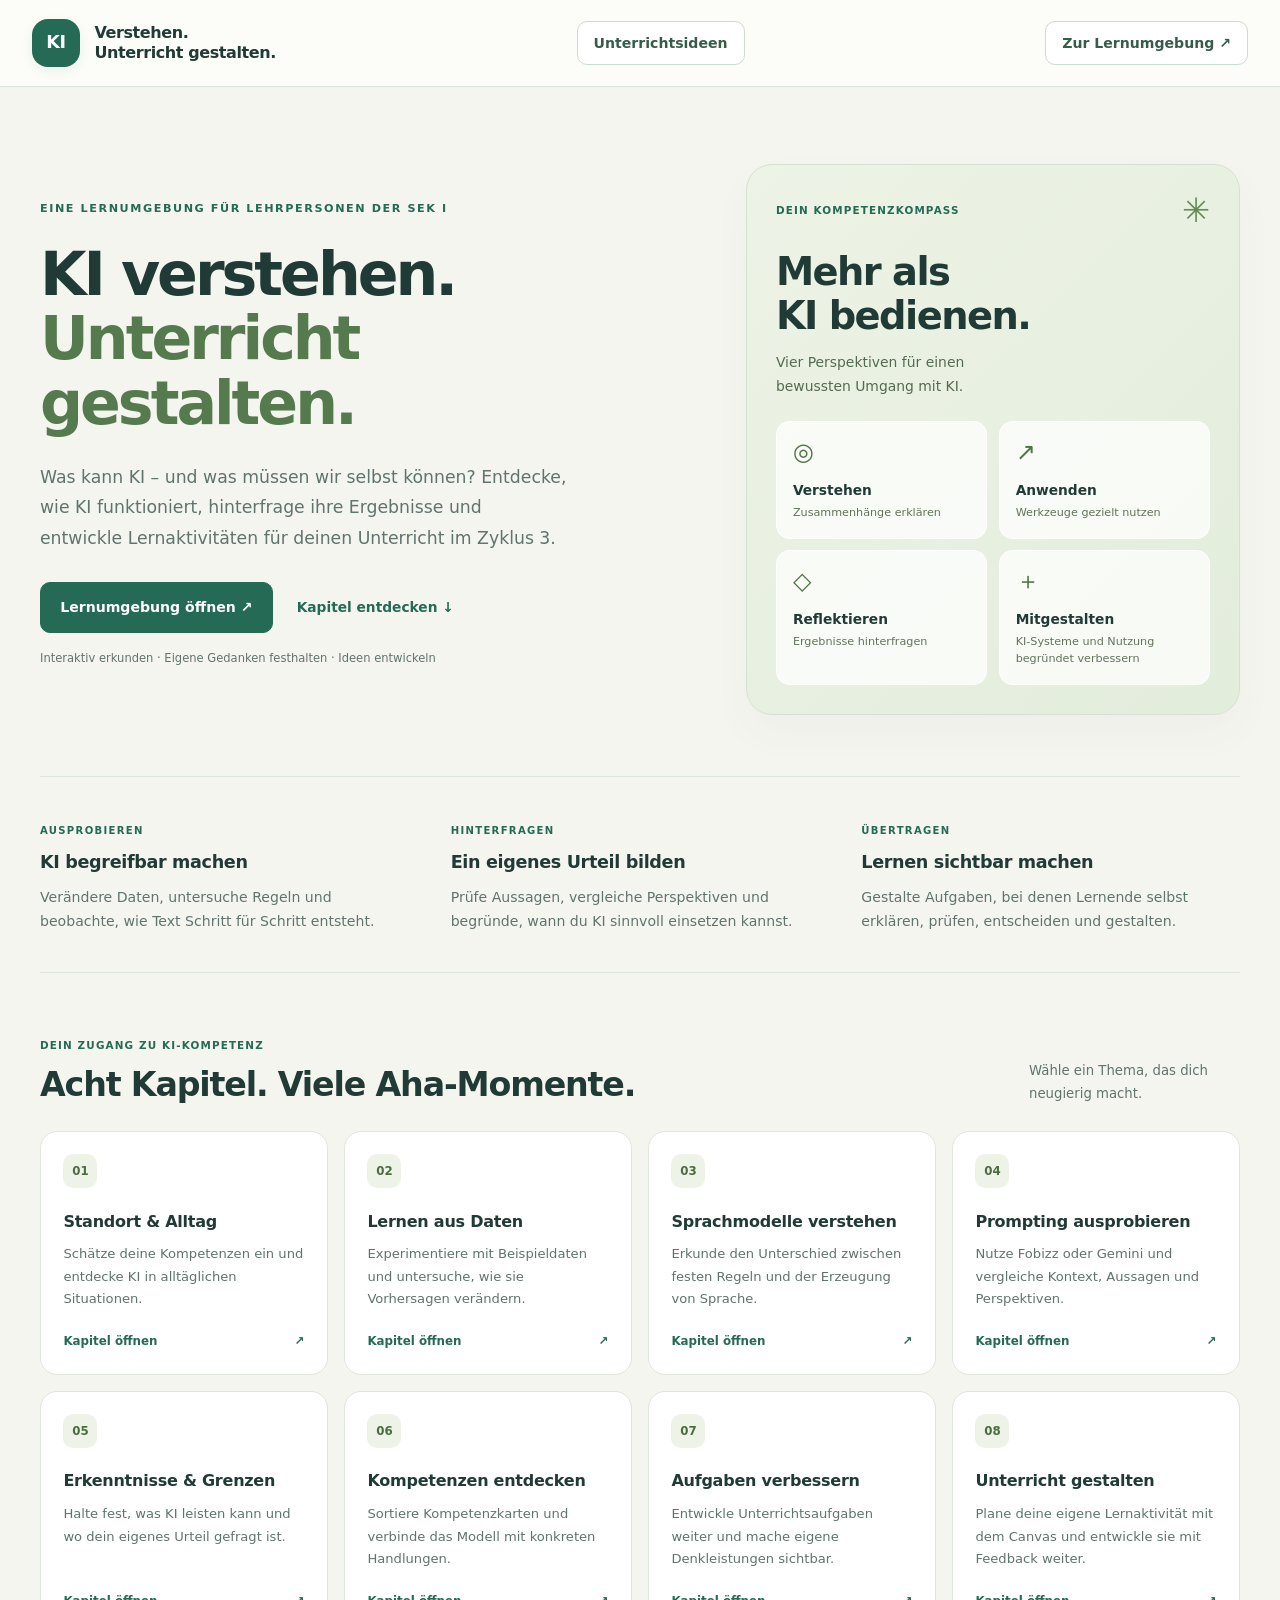
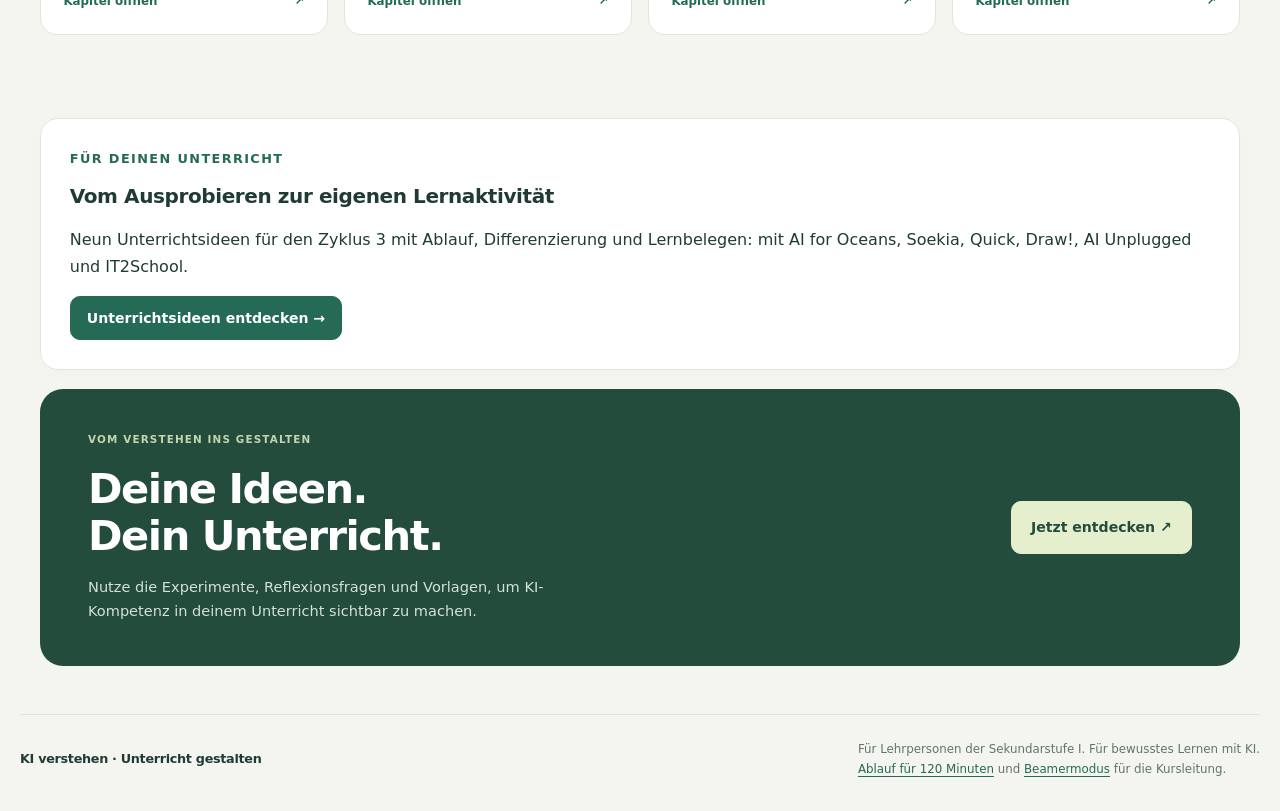
==== index.html @ e452aa8e "Target the whole site at Sek I Five of the nine teaching ideas aimed at another level: four at Zyklu" ====
<!doctype html>
<html lang="de-CH">
<head>
<meta charset="utf-8">
<meta name="viewport" content="width=device-width,initial-scale=1">
<meta name="description" content="KI verstehen und Unterricht gestalten: interaktive Experimente, Reflexion und eigene Lernaktivitäten. Eine Lernumgebung für Lehrpersonen der Sekundarstufe I.">
<title>KI verstehen · Unterricht gestalten</title>
<link rel="stylesheet" href="./styles.css?v=8e46000fdaa8">
<link rel="stylesheet" href="./home.css?v=f1c1a5f0b952">
</head>
<body class="home">
<a class="skip" href="#main">Zum Inhalt</a>
<header>
<a class="brand" href="./" aria-label="KI verstehen · Startseite"><span class="brandmark">KI</span><span>Verstehen.<br>Unterricht gestalten.</span></a>
<a class="button secondary" href="./unterrichtsideen.html">Unterrichtsideen</a>
<a class="button secondary home-header-link" href="./lernen.html">Zur Lernumgebung <span aria-hidden="true">↗</span></a>
</header>
<main id="main" class="home-main" tabindex="-1">
<section class="home-hero" aria-labelledby="home-title">
<div class="home-intro">
<p class="eyebrow">Eine Lernumgebung für Lehrpersonen der Sek I</p>
<h1 id="home-title">KI verstehen.<br><span>Unterricht gestalten.</span></h1>
<p class="home-lead">Was kann KI – und was müssen wir selbst können? Entdecke, wie KI funktioniert, hinterfrage ihre Ergebnisse und entwickle Lernaktivitäten für deinen Unterricht im Zyklus 3.</p>
<div class="actions home-actions">
<a class="button" href="./lernen.html">Lernumgebung öffnen <span aria-hidden="true">↗</span></a>
<a class="home-text-link" href="#kapitel">Kapitel entdecken <span aria-hidden="true">↓</span></a>
</div>
<p class="home-caption">Interaktiv erkunden · Eigene Gedanken festhalten · Ideen entwickeln</p>
</div>
<div class="home-compass" aria-labelledby="compass-title">
<div class="compass-heading"><span class="eyebrow">Dein Kompetenzkompass</span><span class="compass-mark" aria-hidden="true">✳</span></div>
<h2 id="compass-title">Mehr als<br>KI bedienen.</h2>
<p>Vier Perspektiven für einen bewussten Umgang mit KI.</p>
<div class="compass-grid">
<div class="compass-cell"><span class="compass-symbol" aria-hidden="true">◎</span><strong>Verstehen</strong><span>Zusammenhänge erklären</span></div>
<div class="compass-cell"><span class="compass-symbol" aria-hidden="true">↗</span><strong>Anwenden</strong><span>Werkzeuge gezielt nutzen</span></div>
<div class="compass-cell"><span class="compass-symbol" aria-hidden="true">◇</span><strong>Reflektieren</strong><span>Ergebnisse hinterfragen</span></div>
<div class="compass-cell"><span class="compass-symbol" aria-hidden="true">＋</span><strong>Mitgestalten</strong><span>KI-Systeme und Nutzung begründet verbessern</span></div>
</div>
</div>
</section>

<section class="home-benefits" aria-label="Das erwartet dich">
<article><span class="eyebrow">Ausprobieren</span><h2>KI begreifbar machen</h2><p>Verändere Daten, untersuche Regeln und beobachte, wie Text Schritt für Schritt entsteht.</p></article>
<article><span class="eyebrow">Hinterfragen</span><h2>Ein eigenes Urteil bilden</h2><p>Prüfe Aussagen, vergleiche Perspektiven und begründe, wann du KI sinnvoll einsetzen kannst.</p></article>
<article><span class="eyebrow">Übertragen</span><h2>Lernen sichtbar machen</h2><p>Gestalte Aufgaben, bei denen Lernende selbst erklären, prüfen, entscheiden und gestalten.</p></article>
</section>

<section id="kapitel" class="home-chapters" aria-labelledby="chapters-title">
<div class="home-section-heading"><div><p class="eyebrow">Dein Zugang zu KI-Kompetenz</p><h2 id="chapters-title">Acht Kapitel. Viele Aha-Momente.</h2></div><p>Wähle ein Thema, das dich neugierig macht.</p></div>
<div class="home-chapter-grid">
<a class="home-chapter" href="./lernen.html?kapitel=0"><span class="home-chapter-number">01</span><h3>Standort &amp; Alltag</h3><p>Schätze deine Kompetenzen ein und entdecke KI in alltäglichen Situationen.</p><span class="home-chapter-link">Kapitel öffnen <span aria-hidden="true">↗</span></span></a>
<a class="home-chapter" href="./lernen.html?kapitel=1"><span class="home-chapter-number">02</span><h3>Lernen aus Daten</h3><p>Experimentiere mit Beispieldaten und untersuche, wie sie Vorhersagen verändern.</p><span class="home-chapter-link">Kapitel öffnen <span aria-hidden="true">↗</span></span></a>
<a class="home-chapter" href="./lernen.html?kapitel=2"><span class="home-chapter-number">03</span><h3>Sprachmodelle verstehen</h3><p>Erkunde den Unterschied zwischen festen Regeln und der Erzeugung von Sprache.</p><span class="home-chapter-link">Kapitel öffnen <span aria-hidden="true">↗</span></span></a>
<a class="home-chapter" href="./lernen.html?kapitel=3"><span class="home-chapter-number">04</span><h3>Prompting ausprobieren</h3><p>Nutze Fobizz oder Gemini und vergleiche Kontext, Aussagen und Perspektiven.</p><span class="home-chapter-link">Kapitel öffnen <span aria-hidden="true">↗</span></span></a>
<a class="home-chapter" href="./lernen.html?kapitel=4"><span class="home-chapter-number">05</span><h3>Erkenntnisse &amp; Grenzen</h3><p>Halte fest, was KI leisten kann und wo dein eigenes Urteil gefragt ist.</p><span class="home-chapter-link">Kapitel öffnen <span aria-hidden="true">↗</span></span></a>
<a class="home-chapter" href="./lernen.html?kapitel=5"><span class="home-chapter-number">06</span><h3>Kompetenzen entdecken</h3><p>Sortiere Kompetenzkarten und verbinde das Modell mit konkreten Handlungen.</p><span class="home-chapter-link">Kapitel öffnen <span aria-hidden="true">↗</span></span></a>
<a class="home-chapter" href="./lernen.html?kapitel=6"><span class="home-chapter-number">07</span><h3>Aufgaben verbessern</h3><p>Entwickle Unterrichtsaufgaben weiter und mache eigene Denkleistungen sichtbar.</p><span class="home-chapter-link">Kapitel öffnen <span aria-hidden="true">↗</span></span></a>
<a class="home-chapter" href="./lernen.html?kapitel=7"><span class="home-chapter-number">08</span><h3>Unterricht gestalten</h3><p>Plane deine eigene Lernaktivität mit dem Canvas und entwickle sie mit Feedback weiter.</p><span class="home-chapter-link">Kapitel öffnen <span aria-hidden="true">↗</span></span></a>
</div>
</section>

<section class="card"><p class="eyebrow">Für deinen Unterricht</p><h2>Vom Ausprobieren zur eigenen Lernaktivität</h2><p>Neun Unterrichtsideen für den Zyklus 3 mit Ablauf, Differenzierung und Lernbelegen: mit AI for Oceans, Soekia, Quick, Draw!, AI Unplugged und IT2School.</p><a class="button" href="./unterrichtsideen.html">Unterrichtsideen entdecken →</a></section>
<section class="home-closing" aria-labelledby="closing-title">
<div><p class="eyebrow">Vom Verstehen ins Gestalten</p><h2 id="closing-title">Deine Ideen.<br>Dein Unterricht.</h2><p>Nutze die Experimente, Reflexionsfragen und Vorlagen, um KI-Kompetenz in deinem Unterricht sichtbar zu machen.</p></div>
<a class="button" href="./lernen.html">Jetzt entdecken <span aria-hidden="true">↗</span></a>
</section>
</main>
<footer class="home-footer"><a class="brand" href="./">KI verstehen · Unterricht gestalten</a><p>Für Lehrpersonen der Sekundarstufe I. Für bewusstes Lernen mit KI.<br><a href="./ablauf.html">Ablauf für 120 Minuten</a> und <a href="./demo.html">Beamermodus</a> für die Kursleitung.</p></footer>
</body>
</html>
---- styles.css ----
:root{--ink:#172d41;--muted:#536575;--brand:#006d77;--bg:#f3f6f8;--line:#d3dde5;--v:#167239;--a:#075f9c;--r:#955700;--m:#852679}
*{box-sizing:border-box}body{margin:0;background:var(--bg);color:var(--ink);font:17px/1.6 system-ui,-apple-system,Segoe UI,sans-serif}h1,h2,h3,p{margin-top:0}h1{font-size:clamp(2rem,4vw,3.3rem);line-height:1.14;max-width:23ch;font-weight:730;letter-spacing:-.035em;margin-bottom:1rem}h2{font-size:1.45rem;line-height:1.3}h3{font-size:1.08rem}a{color:var(--brand);text-underline-offset:3px}button,input,select,textarea{font:inherit}button,.button{border:1px solid var(--brand);background:var(--brand);color:#fff;padding:.65rem 1rem;border-radius:8px;cursor:pointer;text-decoration:none;display:inline-block;line-height:1.35}button.secondary,.button.secondary{background:white;color:var(--brand)}button:disabled{opacity:.5;cursor:default}button:hover:not(:disabled),.button:hover{filter:brightness(.93)}:focus-visible{outline:3px solid #bd7400;outline-offset:3px}input,select,textarea{border:1px solid #9aabb9;border-radius:7px;background:white;color:var(--ink);padding:.6rem;max-width:100%}input[type=text],textarea{width:100%}input[type=checkbox]{width:1.15rem;height:1.15rem;accent-color:var(--brand)}textarea{min-height:110px;resize:vertical}label{display:block;font-weight:600;margin:.9rem 0 .35rem}small,.small{font-size:.88rem;color:var(--muted)}header{padding:1.1rem 2rem;background:#fff;border-bottom:1px solid var(--line);display:flex;justify-content:space-between;gap:1rem;align-items:center}.brand{display:flex;align-items:center;gap:.8rem;text-decoration:none;font-weight:750;font-size:1rem;line-height:1.25;color:var(--ink)}.brandmark{display:grid;place-items:center;background:var(--ink);color:white;width:46px;height:46px;border-radius:8px;font-size:1.1rem}.shell{display:grid;grid-template-columns:270px minmax(0,1fr);max-width:1500px;margin:auto}aside{padding:1.8rem 1.2rem}nav{display:grid;gap:.45rem;margin:1.2rem 0}nav button{text-align:left;background:transparent;color:var(--ink);border-color:transparent;display:flex;gap:.65rem;align-items:center;font-size:.92rem}nav button[aria-current=step]{background:var(--ink);color:white}.num{font-variant-numeric:tabular-nums;opacity:.8;min-width:1.5rem}main{padding:2.8rem;max-width:1120px;min-width:0}.eyebrow{text-transform:uppercase;letter-spacing:.11em;font-size:.8rem;color:var(--brand);font-weight:750}.lead{font-size:1.12rem;max-width:66ch;color:var(--muted)}.card{background:white;border:1px solid var(--line);border-radius:12px;padding:1.4rem;margin:1.1rem 0}.grid{display:grid;grid-template-columns:repeat(2,minmax(0,1fr));gap:1rem}.grid .card{margin:0}.actions{display:flex;gap:.6rem;flex-wrap:wrap;align-items:center;margin:1rem 0}.utilities{display:grid;gap:.6rem}.utilities button{text-align:left;font-size:.88rem}.note{border-left:4px solid var(--brand);padding:.85rem 1rem;background:#e7f1f3;margin:1rem 0}.tag{display:inline-block;font-size:.82rem;padding:.2rem .55rem;border:1px solid var(--line);border-radius:30px;margin:0 .3rem .3rem 0}progress{width:100%;height:9px;accent-color:var(--brand)}footer{margin-top:2rem;padding-top:1rem;border-top:1px solid var(--line)}table{border-collapse:collapse;width:100%;font-size:.94rem}th,td{text-align:left;padding:.65rem;border-bottom:1px solid var(--line);vertical-align:top}.tablewrap{overflow:auto}details{margin:.8rem 0}summary{cursor:pointer;font-weight:650;padding:.5rem 0}.output{padding:1rem;background:#edf4f8;border-radius:8px;font-size:1.08rem;margin:.7rem 0;min-height:3.5rem;overflow-wrap:anywhere}.meter{display:grid;grid-template-columns:95px minmax(40px,1fr) 52px;align-items:center;gap:.6rem;margin:.5rem 0}.bar{background:#e6edf2;height:14px;border-radius:20px;overflow:hidden}.bar span{display:block;height:100%;background:var(--brand)}.rating{display:grid;grid-template-columns:1fr auto;gap:1rem;align-items:center;padding:.8rem 0;border-bottom:1px solid var(--line)}.check{display:flex;gap:.65rem;align-items:flex-start;font-weight:500}.check input{flex-shrink:0;margin-top:.3rem}.domain{border-top:5px solid var(--v)}.domain.a{border-color:var(--a)}.domain.r{border-color:var(--r)}.domain.m{border-color:var(--m)}.skip{position:absolute;left:-10000px}.skip:focus{left:1rem;top:1rem;background:white;padding:1rem;z-index:10}#paper{display:none}.status{min-height:1.4rem}
@media(max-width:850px){.shell{grid-template-columns:1fr}aside{padding:1rem}nav{display:flex;overflow:auto;padding-bottom:.5rem}nav button{flex:0 0 170px}main{padding:1.2rem}header{padding:1rem}.grid{grid-template-columns:1fr}.utilities{grid-template-columns:1fr 1fr}}
@media(max-width:380px){.utilities{grid-template-columns:1fr}.meter{grid-template-columns:75px minmax(20px,1fr) 45px}}
@page{size:A4;margin:15mm}
@media print{body{background:white;font-size:11pt;color:#111}#app,.skip,noscript{display:none!important}#paper{display:block!important}.sheet{break-after:page}.sheet:last-child{break-after:auto}h1{font-size:24pt;max-width:none;letter-spacing:normal}h2{font-size:18pt}h3{font-size:12pt}.printcards{display:grid;grid-template-columns:1fr 1fr;gap:6mm}.cut{border:1px dashed #777;padding:5mm;break-inside:avoid;min-height:48mm}.lines{min-height:17mm;border-bottom:1px solid #999;margin-bottom:4mm;white-space:pre-wrap;overflow-wrap:anywhere}.lines.large{min-height:30mm}.printfield{break-inside:avoid}table{font-size:9pt}th,td{padding:2mm}.note{background:none}a{color:inherit}}

/* Learning surface: compact orientation, readable experiments, focused mobile navigation. */
[hidden]{display:none!important}
.mobile-chapters{display:none}
.resource-menu{border-top:1px solid var(--line);padding-top:.7rem}
.resource-menu summary{font-size:.9rem}
.resource-menu .utilities{margin:.8rem 0}
.learning-goal{display:grid;gap:.2rem;border-left:3px solid var(--brand);padding:.6rem 1rem;margin:1.2rem 0 1.5rem}
.learning-goal span{font-size:.82rem;color:var(--brand);font-weight:650}
.learning-goal strong{font-size:1rem;font-weight:600}
.chapter-outline{font-size:.92rem;margin:.5rem 0}
.chapter-outline summary{color:var(--muted)}
.chapter-outline ol{columns:2;column-gap:2rem;padding-left:1.3rem}
.chapter-outline li{break-inside:avoid;margin:.4rem 0}
.prompt-text{background:#f0f5f7;border-left:3px solid var(--brand);padding:1rem;user-select:text}
.canvas-review{margin-top:1rem;padding:1rem;border:1px solid var(--line);border-radius:8px;background:#f4f8fa}
.quiz fieldset{border:0;padding:0;margin:0 0 1rem;min-width:0}
.quiz legend{font-weight:650;margin-bottom:.6rem}
.quiz input[type=radio]{width:1.15rem;height:1.15rem;accent-color:var(--brand);flex-shrink:0}
.quiz .check{border:1px solid var(--line);border-radius:8px;padding:.8rem;font-weight:400}
.quiz .check:has(input:checked){border-color:var(--brand);background:#eef7f7}
#fruitChart svg{display:block;width:100%;max-width:780px;height:auto;margin:auto}
#fruitChart svg text{font-family:system-ui,sans-serif;fill:var(--ink)}
h2,[tabindex="-1"]{scroll-margin-top:1.5rem}
textarea{min-height:100px;line-height:1.55}
.status:empty{min-height:0;margin:.4rem 0}
@media(min-width:851px){aside{position:sticky;top:0;align-self:start;max-height:100vh;overflow:auto}.card{padding:1.6rem}main{padding-top:2.1rem}}
@media(max-width:850px){.mobile-chapters{display:block}.mobile-chapters label{font-size:.85rem;margin-top:.5rem}.mobile-chapters select{width:100%}nav{display:none}aside{padding:.8rem 1.2rem;border-bottom:1px solid var(--line);background:white}aside>.eyebrow{display:none}#progressText{margin:0;font-size:.82rem}.resource-menu{margin:.6rem 0 0;padding:0;border:0}.resource-menu summary{font-size:.85rem}main{padding-top:1.5rem}.chapter-outline ol{columns:1}.rating{gap:.6rem}.card{padding:1.1rem}button,.button{min-height:44px}h1{font-size:2rem}.learning-goal{margin:1rem 0}}
@media print{.sheet h1{margin-bottom:6mm}.sheet h2,.sheet h3{break-after:avoid}.sheet tr{break-inside:avoid}.sheet thead{display:table-header-group}.printfield .lines{orphans:3;widows:3}.sheet{overflow:visible}a{text-decoration:none}}

/* Calm, responsive learning workspace. Print templates retain their A4 layout. */
@media screen {
 :root{--ink:#203b36;--muted:#61736d;--brand:#246a55;--bg:#f5f5f0;--line:#dce5dd}
 body{font-size:16px;line-height:1.7;background:var(--bg)}
 header{padding:1.2rem max(2rem,calc((100vw - 1440px)/2));background:#fcfdf9;border-bottom:1px solid var(--line)}
 .brand{font-size:1rem;letter-spacing:-.025em;gap:.9rem}
 .brandmark{width:48px;height:48px;border-radius:16px;background:var(--brand);box-shadow:0 4px 12px #244c3715}
 
 .shell{max-width:1440px;grid-template-columns:268px minmax(0,1fr)}
 aside{padding:2rem 1.3rem 2rem 1.7rem}
 aside>.eyebrow{font-size:.67rem;letter-spacing:.16em;margin-bottom:.65rem}
 #progressText{font-size:.78rem;margin-bottom:.3rem}
 progress{height:6px;border:0;border-radius:6px;overflow:hidden;background:#e0e7df}
 progress::-webkit-progress-bar{background:#e0e7df}
 progress::-webkit-progress-value{background:var(--brand);border-radius:6px}
 progress::-moz-progress-bar{background:var(--brand)}
 nav{gap:.3rem;margin:1.6rem 0}
 nav button{padding:.8rem .7rem;font-size:.85rem;border-radius:12px;line-height:1.45;font-weight:550}
 nav button[aria-current=step]{background:#e3ece2;color:#204f3d;border-color:#d0ddce}
 nav button:hover:not(:disabled){background:#e9eee6;filter:none}
 .num{display:grid;place-items:center;min-width:27px;height:27px;border-radius:8px;background:#fff8;font-size:.73rem;font-weight:700;opacity:1}
 nav button[aria-current=step] .num{background:var(--brand);color:white}
 .resource-menu{margin-top:1.5rem}
 .resource-menu summary{font-size:.8rem}
 .resource-menu p.small{font-size:.73rem;line-height:1.65}
 .utilities button{font-size:.77rem}
 main{padding:2rem 2.5rem 4rem;max-width:none}
 .chapter-hero{position:relative;overflow:hidden;border:1px solid #dbe5d8;border-radius:24px;padding:2.5rem 2.6rem 2.2rem;margin-bottom:1.6rem;background:linear-gradient(115deg,#e7efe1 0%,#f0f3e8 68%,#e2ead9 100%)}
 .chapter-hero::after{content:"";position:absolute;right:-65px;top:-85px;width:250px;height:250px;border:36px solid #fff5;border-radius:50%;pointer-events:none}
 .chapter-hero .eyebrow{position:relative;z-index:1;font-size:.67rem;letter-spacing:.16em;margin-bottom:1.2rem;color:#3c6850}
 h1{position:relative;z-index:1;font-size:clamp(2.2rem,3.6vw,3.25rem);font-weight:720;letter-spacing:-.045em;line-height:1.12;max-width:20ch;margin-bottom:1.5rem;text-wrap:balance}
 h2{font-size:1.25rem;font-weight:680;letter-spacing:-.02em;line-height:1.4;margin-bottom:1rem}
 h3{font-size:1rem;letter-spacing:-.01em}
 .learning-goal{position:relative;z-index:1;padding:0;margin:0;border:0;max-width:57ch;gap:.3rem}
 .learning-goal span{font-size:.72rem;color:#57705a}
 .learning-goal strong{font-size:.96rem;font-weight:500;line-height:1.55;color:#304d3c}
 .lead{font-size:1.05rem;line-height:1.7;max-width:68ch;margin:1.4rem .15rem 1.6rem}
 .card{padding:1.8rem;border:1px solid #e0e6dd;border-radius:18px;margin:1.2rem 0;background:#fff;box-shadow:0 4px 20px #26493204}
 .grid{gap:1.2rem;margin:1.2rem 0}
 .grid .card{min-width:0}
 .card>p:last-child{margin-bottom:0}
 label{font-size:.88rem;font-weight:600;margin:1.1rem 0 .45rem}
 input,select,textarea{border:1px solid #cdd9ce;background:#fcfdfb;border-radius:10px;padding:.7rem .85rem;transition:border-color .15s,box-shadow .15s}
 textarea{min-height:110px;font-size:.94rem}
 input:focus,select:focus,textarea:focus{border-color:var(--brand);box-shadow:0 0 0 3px #246a5510}
 input[type=radio],input[type=checkbox]{accent-color:var(--brand)}
 button,.button{border-radius:10px;padding:.72rem 1rem;font-size:.88rem;font-weight:600;min-height:44px;transition:background .15s,border-color .15s}
 button.secondary,.button.secondary{background:#fff;border-color:#cddbd0;color:#365d49}
 button:hover:not(:disabled),.button:hover{filter:none;background:#194e3e;color:white}
 button.secondary:hover:not(:disabled),.button.secondary:hover{background:#edf3eb;color:#204f3d}
 :focus-visible{outline:3px solid #b77d26;outline-offset:4px}
 .actions{gap:.65rem}
 .rating{gap:1.4rem;padding:1rem 0;font-size:.94rem;line-height:1.65}
 .rating strong{display:inline-block;color:var(--brand);font-size:.83rem;margin-bottom:.2rem}
 .rating label{font-size:.73rem;margin-top:0}
 .rating select{min-width:68px}
 .rating:last-of-type{border-bottom:0}
 .small{font-size:.82rem;line-height:1.65}
 .note{border:1px solid #d4e2d1;border-left:3px solid #769a66;border-radius:12px;padding:1.1rem 1.3rem;background:#edf3e7;color:#35503b;font-size:.93rem;margin:1.25rem 0}
 .tag{background:#edf3e7;border:0;color:#456443;font-size:.71rem;font-weight:650;padding:.35rem .65rem}
 .output{background:#eff4ed;border:1px solid #dce6d7;border-radius:12px;padding:1.1rem;font-size:1rem}
 .prompt-text{background:#f4f6ef;border-color:#9fb18a;border-radius:0 10px 10px 0}
 .case{background:#fbfcf9;border-color:#dfe7dc}
 .case-text{font-size:1.02rem;font-weight:500;margin-bottom:.2rem;min-height:3.2em}
 .case label{margin-top:.6rem}
 .resolution{margin:1rem 0 0;padding:.9rem 1rem;background:#eff5ea;border-radius:10px;font-size:.9rem;line-height:1.6}
 .resolution strong{color:#2c5940}
 blockquote{margin:1.2rem 0 0;padding:1.1rem 1.3rem;border-left:3px solid #769a66;background:#f4f7ef;border-radius:0 12px 12px 0}
 blockquote p:first-child{font-size:1.05rem;line-height:1.55;font-weight:500;margin-bottom:.5rem}
 blockquote p:last-child{margin-bottom:0}
 .canvas-review{padding:1.3rem;border-radius:12px;background:#f5f7f1}
 details{margin:1rem 0}
 summary{font-size:.9rem;padding:.6rem 0;color:#3d6652}
 details[open]>summary{margin-bottom:.5rem}
 .chapter-outline{padding:.3rem 1.2rem;background:#fff8;border:1px solid var(--line);border-radius:12px;margin:0 0 1.4rem}
 .chapter-outline summary{font-size:.8rem}
 .chapter-outline ol{font-size:.86rem}
 th{font-size:.8rem;color:#496353;background:#f6f8f2;font-weight:650}
 th,td{padding:.8rem .65rem}
 .domain{border-top:4px solid var(--v)}
 .domain.a{border-top-color:var(--a)}
 .domain.r{border-top-color:var(--r)}
 .domain.m{border-top-color:var(--m)}
 .quiz .check{padding:1rem;border-radius:12px;font-size:.92rem;line-height:1.55}
 .quiz .check:has(input:checked){background:#eff5ea;border-color:#7d9e70}
 footer{display:flex;justify-content:space-between;align-items:center;gap:1rem;margin-top:2rem;padding-top:1.5rem}
 footer .check{font-size:.82rem;margin:0}
 footer .actions{flex-shrink:0;margin:0}
}
@media screen and (max-width:1100px) and (min-width:851px){
 .shell{grid-template-columns:235px minmax(0,1fr)}
 aside{padding-left:1rem}
 main{padding:1.5rem}
 .chapter-hero{padding:2rem}
 .grid{grid-template-columns:1fr}
 footer{flex-wrap:wrap}
}
@media screen and (max-width:850px){
 header{padding:1rem 1.2rem}
 .shell{grid-template-columns:1fr}
 aside{padding:.85rem 1.2rem;background:#fcfdf9}
 #progressText{font-size:.73rem}
 .mobile-chapters label{font-size:.73rem;margin-top:.5rem}
 .mobile-chapters select{padding:.6rem .8rem}
 .resource-menu{margin:.4rem 0 0}
 .resource-menu summary{font-size:.76rem;padding:.3rem 0}
 main{padding:1.2rem 1rem 2.5rem}
 .chapter-hero{padding:1.8rem 1.4rem;border-radius:18px;margin-bottom:1.2rem}
 h1{font-size:clamp(2rem,6.5vw,2.75rem)}
 .chapter-hero::after{width:190px;height:190px;right:-100px;top:-85px}
 .chapter-hero .eyebrow{font-size:.6rem;margin-bottom:1rem}
 .learning-goal strong{font-size:.9rem}
 .lead{font-size:.96rem;margin:1.2rem .1rem}
 .grid{grid-template-columns:1fr}
 .card{padding:1.3rem;border-radius:15px}
 h2{font-size:1.15rem}
 .rating{font-size:.88rem;gap:.75rem}
 .rating select{min-width:60px}
 footer{align-items:flex-start;flex-direction:column}
 footer .actions{width:100%;justify-content:space-between}
 
}
@media screen and (max-width:380px){
 
 .card{padding:1.1rem}
 .chapter-hero{padding:1.5rem 1.15rem}
}
@media (prefers-reduced-motion:reduce){*{transition:none!important;scroll-behavior:auto!important}}


/* Keep controls and personal text usable at narrow widths and high zoom. */
@media screen {
 header .brand{min-width:0}
 .brandmark{flex-shrink:0}
 .card,.note,.rating>div,.home-chapter{min-width:0;overflow-wrap:anywhere}
 .chapter-hero h1{overflow-wrap:anywhere;hyphens:auto}
 input,select,textarea{min-width:0}
 #saveStatus{margin:0 0 1rem}
}
@media screen and (max-width:480px){
 header{padding:1rem;gap:.65rem}
 header .brand{font-size:.78rem;gap:.55rem}
 header .brandmark{width:38px;height:38px;font-size:.95rem}
 header>.button{font-size:.75rem;padding:.65rem .75rem;flex-shrink:0}
 .rating{grid-template-columns:minmax(0,1fr) auto}
}
@media screen and (max-width:850px){input,select,textarea{font-size:1rem}}
@media print{
 body{line-height:1.45}
 .printfield{break-inside:auto}
 .printfield>strong{display:block;break-after:avoid}
 .sheet{overflow-wrap:anywhere}
}
---- home.css ----
/* Homepage: an open entry to the learning environment. */
.home .home-main{max-width:1320px;margin:auto;padding:3.8rem 2.5rem 3rem}
.home-hero{display:grid;grid-template-columns:minmax(0,1.3fr) minmax(0,1fr);align-items:center;gap:4rem;padding:1rem 0 3.8rem}
.home-intro>.eyebrow{font-size:.7rem;letter-spacing:.14em;margin-bottom:1.5rem}
.home h1{font-size:clamp(2.7rem,4.7vw,4.5rem);max-width:13ch;line-height:1.07;letter-spacing:-.05em;margin-bottom:1.7rem}
.home h1 span{color:#557a4e}
.home-lead{font-size:1.08rem;color:var(--muted);max-width:48ch;line-height:1.75}
.home-actions{gap:1.5rem;margin:1.8rem 0 1rem}
.home-actions .button{padding:.95rem 1.2rem}
.home-text-link{font-size:.86rem;font-weight:600;text-decoration:none}
.home-text-link:hover{text-decoration:underline}
.home-caption{font-size:.72rem;color:var(--muted);line-height:1.7}
.home-compass{border:1px solid #d5e1d0;background:linear-gradient(135deg,#edf3e6,#e3eddc);border-radius:26px;padding:1.8rem;box-shadow:0 18px 40px #34523809}
.compass-heading{display:flex;justify-content:space-between;align-items:center;gap:1rem;margin-bottom:1.4rem}
.compass-heading .eyebrow{font-size:.65rem;letter-spacing:.11em}
.compass-mark{font-size:2.1rem;color:#658c51;line-height:1}
.home-compass h2{font-size:2.4rem;letter-spacing:-.04em;line-height:1.15;margin-bottom:.8rem}
.home-compass>p{font-size:.87rem;color:#536a4e;max-width:30ch}
.compass-grid{display:grid;grid-template-columns:1fr 1fr;gap:.7rem;margin-top:1.4rem}
.compass-cell{padding:1rem;background:#ffffffb8;border:1px solid #ffffffc9;border-radius:14px;display:flex;flex-direction:column;gap:.2rem;min-width:0}
.compass-cell strong{font-size:.86rem}
.compass-cell>span:last-child{font-size:.7rem;color:#62735a;line-height:1.5}
.compass-symbol{font-size:1.5rem;line-height:1.2;color:#4f7543;margin-bottom:.55rem}
.home-benefits{display:grid;grid-template-columns:repeat(3,minmax(0,1fr));gap:2rem;border-top:1px solid var(--line);border-bottom:1px solid var(--line);padding:2.4rem 0}
.home-benefits article{padding-right:1rem}
.home-benefits .eyebrow{font-size:.63rem;letter-spacing:.13em}
.home-benefits h2{font-size:1.1rem;margin:.5rem 0 .7rem}
.home-benefits p{font-size:.88rem;color:var(--muted);margin:0;line-height:1.7}
.home-chapters{padding:4rem 0;scroll-margin-top:1rem}
.home-section-heading{display:flex;align-items:flex-end;justify-content:space-between;gap:2rem;margin-bottom:1.6rem}
.home-section-heading .eyebrow{font-size:.65rem;margin-bottom:.65rem}
.home-section-heading h2{font-size:clamp(1.7rem,2.6vw,2.3rem);letter-spacing:-.035em;margin:0;line-height:1.2}
.home-section-heading>p{font-size:.83rem;color:var(--muted);max-width:25ch;margin:0}
.home-chapter-grid{display:grid;grid-template-columns:repeat(4,minmax(0,1fr));gap:1rem}
.home-chapter{display:flex;flex-direction:column;align-items:flex-start;min-width:0;text-decoration:none;color:var(--ink);border:1px solid #dfe6da;background:#fff;border-radius:17px;padding:1.4rem;transition:border-color .18s,box-shadow .18s,transform .18s}
.home-chapter:hover{border-color:#92af81;box-shadow:0 8px 22px #3452380c;transform:translateY(-3px)}
.home-chapter-number{display:grid;place-items:center;width:34px;height:34px;border-radius:10px;background:#edf3e7;color:#4d6c42;font-size:.74rem;font-weight:700;margin-bottom:1.4rem}
.home-chapter h3{font-size:1rem;line-height:1.4;letter-spacing:-.015em;margin-bottom:.65rem}
.home-chapter p{font-size:.82rem;line-height:1.7;color:var(--muted);margin:0 0 1.3rem}
.home-chapter-link{display:flex;justify-content:space-between;gap:1rem;width:100%;margin-top:auto;color:var(--brand);font-size:.74rem;font-weight:650}
.home-closing{display:flex;justify-content:space-between;align-items:center;gap:2rem;background:#234c3d;color:#fff;border-radius:23px;padding:2.6rem 3rem}
.home-closing .eyebrow{color:#c2d6ad;font-size:.65rem;margin-bottom:1rem}
.home-closing h2{font-size:2.6rem;line-height:1.13;letter-spacing:-.035em;margin-bottom:1rem}
.home-closing p:last-child{font-size:.91rem;color:#d4e1d5;max-width:51ch;margin:0}
.home-closing .button{flex-shrink:0;color:#234c3d;background:#e5efcd;border-color:#e5efcd;padding:1rem 1.2rem}
.home-closing .button:hover{background:#f2f7e7;color:#234c3d}
.home .home-footer{max-width:1240px;margin:0 auto;padding:1.5rem 0 2rem;display:flex;justify-content:space-between;align-items:center;gap:1.5rem;border-top:1px solid var(--line)}
.home-footer .brand{font-size:.8rem}
.home-footer p{font-size:.74rem;color:var(--muted);margin:0}
@media(max-width:1100px){
 .home .home-main{padding:2.5rem 2rem}
 .home-hero{gap:2rem}
 .home-chapter-grid{grid-template-columns:repeat(2,minmax(0,1fr))}
 .home .home-footer{margin:0 2rem}
}
@media(max-width:750px){
 .home .home-main{padding:2rem 1.2rem}
 .home-hero{grid-template-columns:1fr;gap:1.8rem;padding:0 0 2.5rem}
 .home h1{font-size:clamp(2.6rem,8vw,3.8rem)}
 .home-intro>.eyebrow{font-size:.62rem;margin-bottom:1.2rem}
 .home-lead{font-size:1rem}
 .home-compass{padding:1.5rem;border-radius:21px}
 .home-compass h2{font-size:2rem}
 .home-benefits{grid-template-columns:1fr;gap:1.5rem;padding:2rem 0}
 .home-benefits article{padding:0}
 .home-benefits h2{margin-top:.3rem}
 .home-chapters{padding:2.5rem 0}
 .home-section-heading{align-items:flex-start;flex-direction:column;gap:.7rem}
 .home-section-heading>p{max-width:none}
 .home-chapter{padding:1.2rem}
 .home-closing{align-items:flex-start;flex-direction:column;padding:2rem 1.5rem}
 .home-closing h2{font-size:2.2rem}
 .home .home-footer{margin:0 1.2rem;align-items:flex-start;flex-direction:column;gap:.6rem}
 .home-header-link{font-size:.74rem;padding:.65rem .8rem}
}
@media(max-width:480px){
 .home-chapter-grid{grid-template-columns:1fr}
 .home-chapter-number{margin-bottom:.8rem}
 .home-chapter p{margin-bottom:1rem}
 .home-actions{gap:1rem}
 .home-header-link{max-width:130px;text-align:center}
 .home-caption{max-width:36ch}
}
@media print{
 .home{background:white}
 .home header,.home .home-footer,.home .home-actions,.home .home-closing .button{display:none}
 .home .home-main{max-width:none;padding:0}
 .home-hero{display:block;padding:0 0 1rem}
 .home h1{font-size:30pt}
 .home-compass{display:none}
 .home-benefits,.home-chapter-grid{display:block}
 .home-chapters{padding:1rem 0}
 .home-chapter,.home-benefits article{break-inside:avoid;margin-bottom:1rem}
 .home-chapter-number,.home-chapter-link{display:none}
 .home-closing{display:block;background:white;color:#111;padding:1rem 0}
 .home-closing p:last-child,.home-closing .eyebrow{color:#333}
}
@media screen and (max-width:480px){
 .home header{padding:1rem;gap:.65rem}
 .home header .brand{font-size:.78rem;gap:.55rem}
 .home header .brandmark{width:38px;height:38px;border-radius:12px;font-size:.95rem;flex-shrink:0}
 .home-header-link{font-size:.7rem;max-width:110px;padding:.6rem .65rem}
}
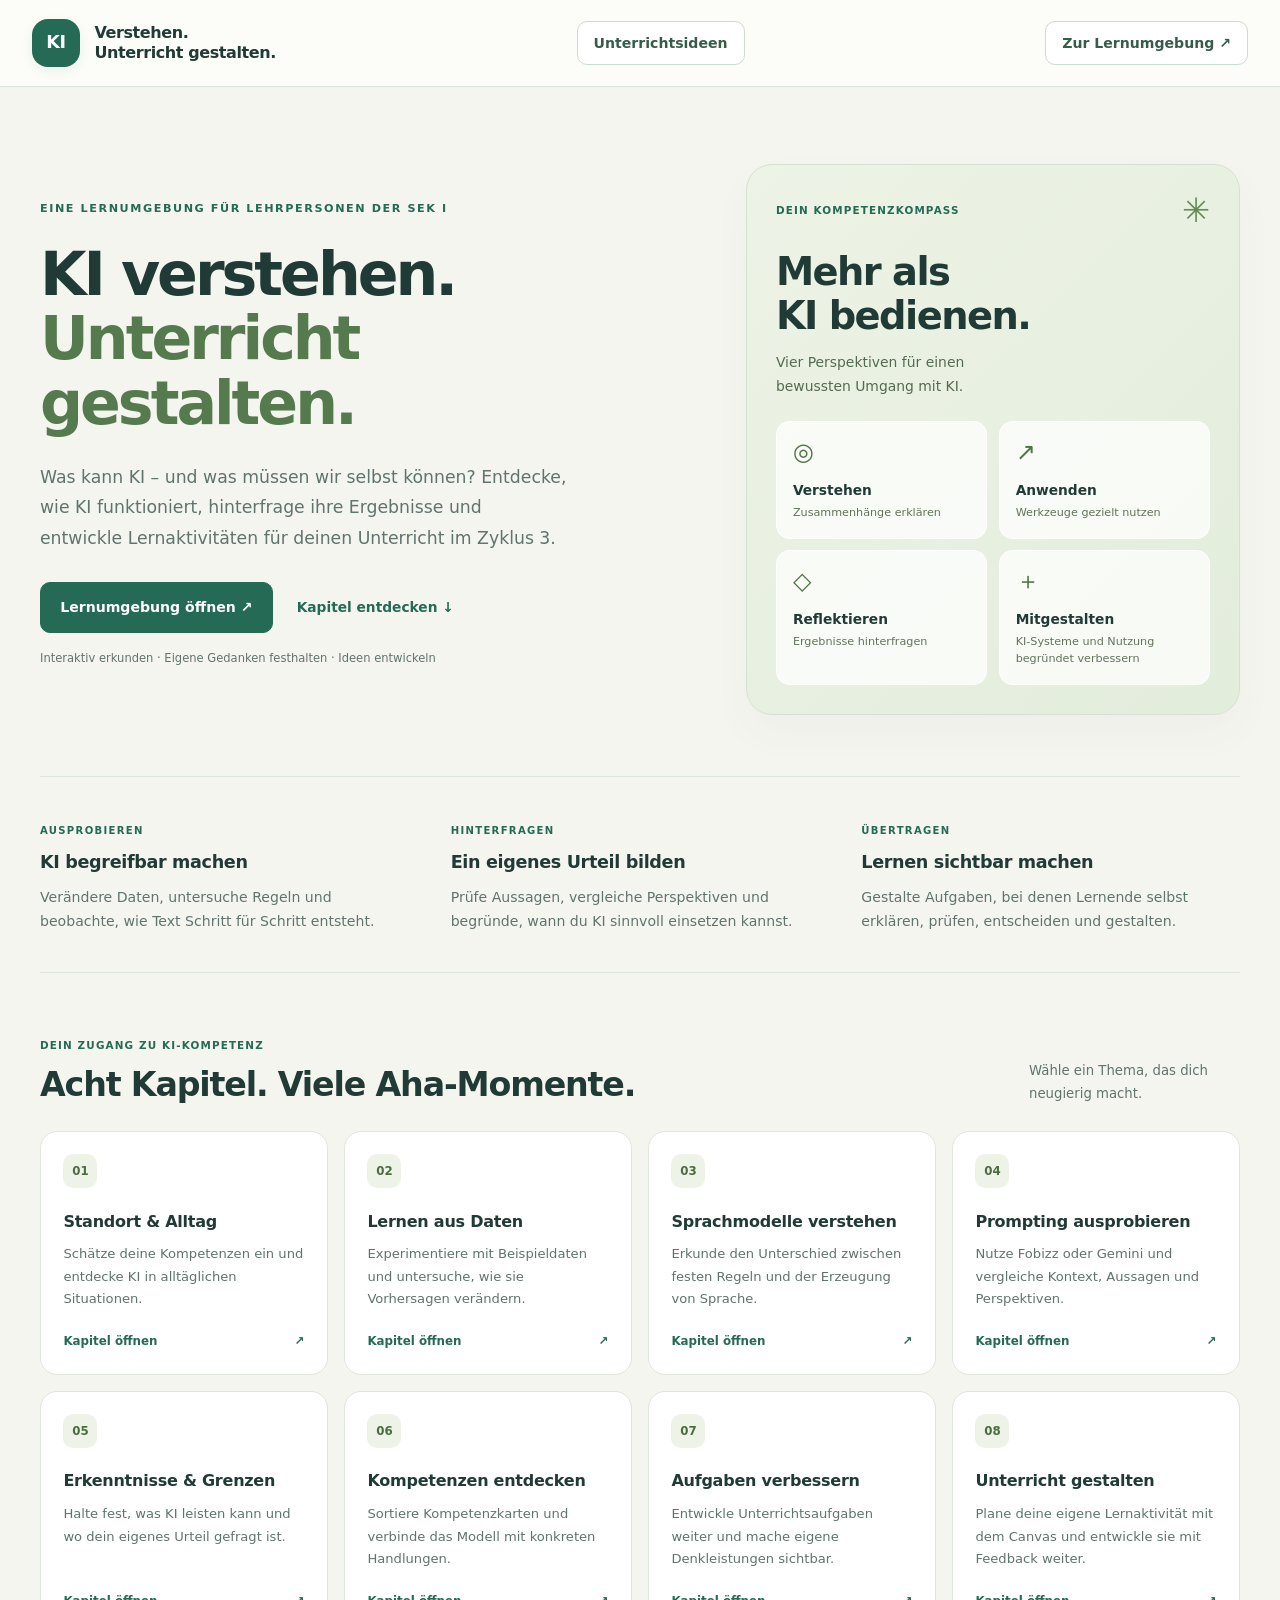
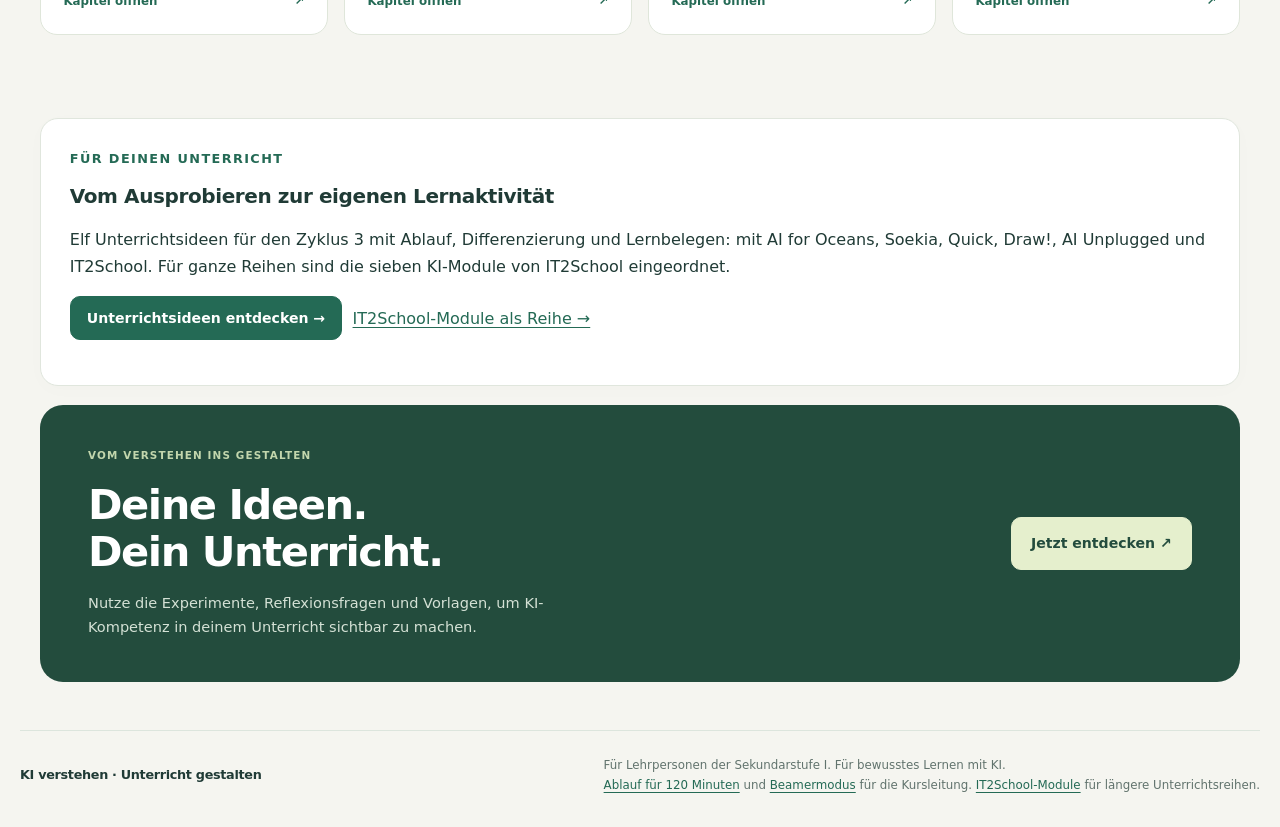
==== commit 19eb29b5: "Integrate the IT2School KI modules as an extended offering Add it2school.html ordering all seven mod" ====
--- a/index.html
+++ b/index.html
@@ -60,13 +60,13 @@
 </div>
 </section>
 
-<section class="card"><p class="eyebrow">Für deinen Unterricht</p><h2>Vom Ausprobieren zur eigenen Lernaktivität</h2><p>Neun Unterrichtsideen für den Zyklus 3 mit Ablauf, Differenzierung und Lernbelegen: mit AI for Oceans, Soekia, Quick, Draw!, AI Unplugged und IT2School.</p><a class="button" href="./unterrichtsideen.html">Unterrichtsideen entdecken →</a></section>
+<section class="card"><p class="eyebrow">Für deinen Unterricht</p><h2>Vom Ausprobieren zur eigenen Lernaktivität</h2><p>Elf Unterrichtsideen für den Zyklus 3 mit Ablauf, Differenzierung und Lernbelegen: mit AI for Oceans, Soekia, Quick, Draw!, AI Unplugged und IT2School. Für ganze Reihen sind die sieben KI-Module von IT2School eingeordnet.</p><div class="actions"><a class="button" href="./unterrichtsideen.html">Unterrichtsideen entdecken →</a><a href="./it2school.html">IT2School-Module als Reihe →</a></div></section>
 <section class="home-closing" aria-labelledby="closing-title">
 <div><p class="eyebrow">Vom Verstehen ins Gestalten</p><h2 id="closing-title">Deine Ideen.<br>Dein Unterricht.</h2><p>Nutze die Experimente, Reflexionsfragen und Vorlagen, um KI-Kompetenz in deinem Unterricht sichtbar zu machen.</p></div>
 <a class="button" href="./lernen.html">Jetzt entdecken <span aria-hidden="true">↗</span></a>
 </section>
 </main>
-<footer class="home-footer"><a class="brand" href="./">KI verstehen · Unterricht gestalten</a><p>Für Lehrpersonen der Sekundarstufe I. Für bewusstes Lernen mit KI.<br><a href="./ablauf.html">Ablauf für 120 Minuten</a> und <a href="./demo.html">Beamermodus</a> für die Kursleitung.</p></footer>
+<footer class="home-footer"><a class="brand" href="./">KI verstehen · Unterricht gestalten</a><p>Für Lehrpersonen der Sekundarstufe I. Für bewusstes Lernen mit KI.<br><a href="./ablauf.html">Ablauf für 120 Minuten</a> und <a href="./demo.html">Beamermodus</a> für die Kursleitung. <a href="./it2school.html">IT2School-Module</a> für längere Unterrichtsreihen.</p></footer>
 </body>
 </html>
 
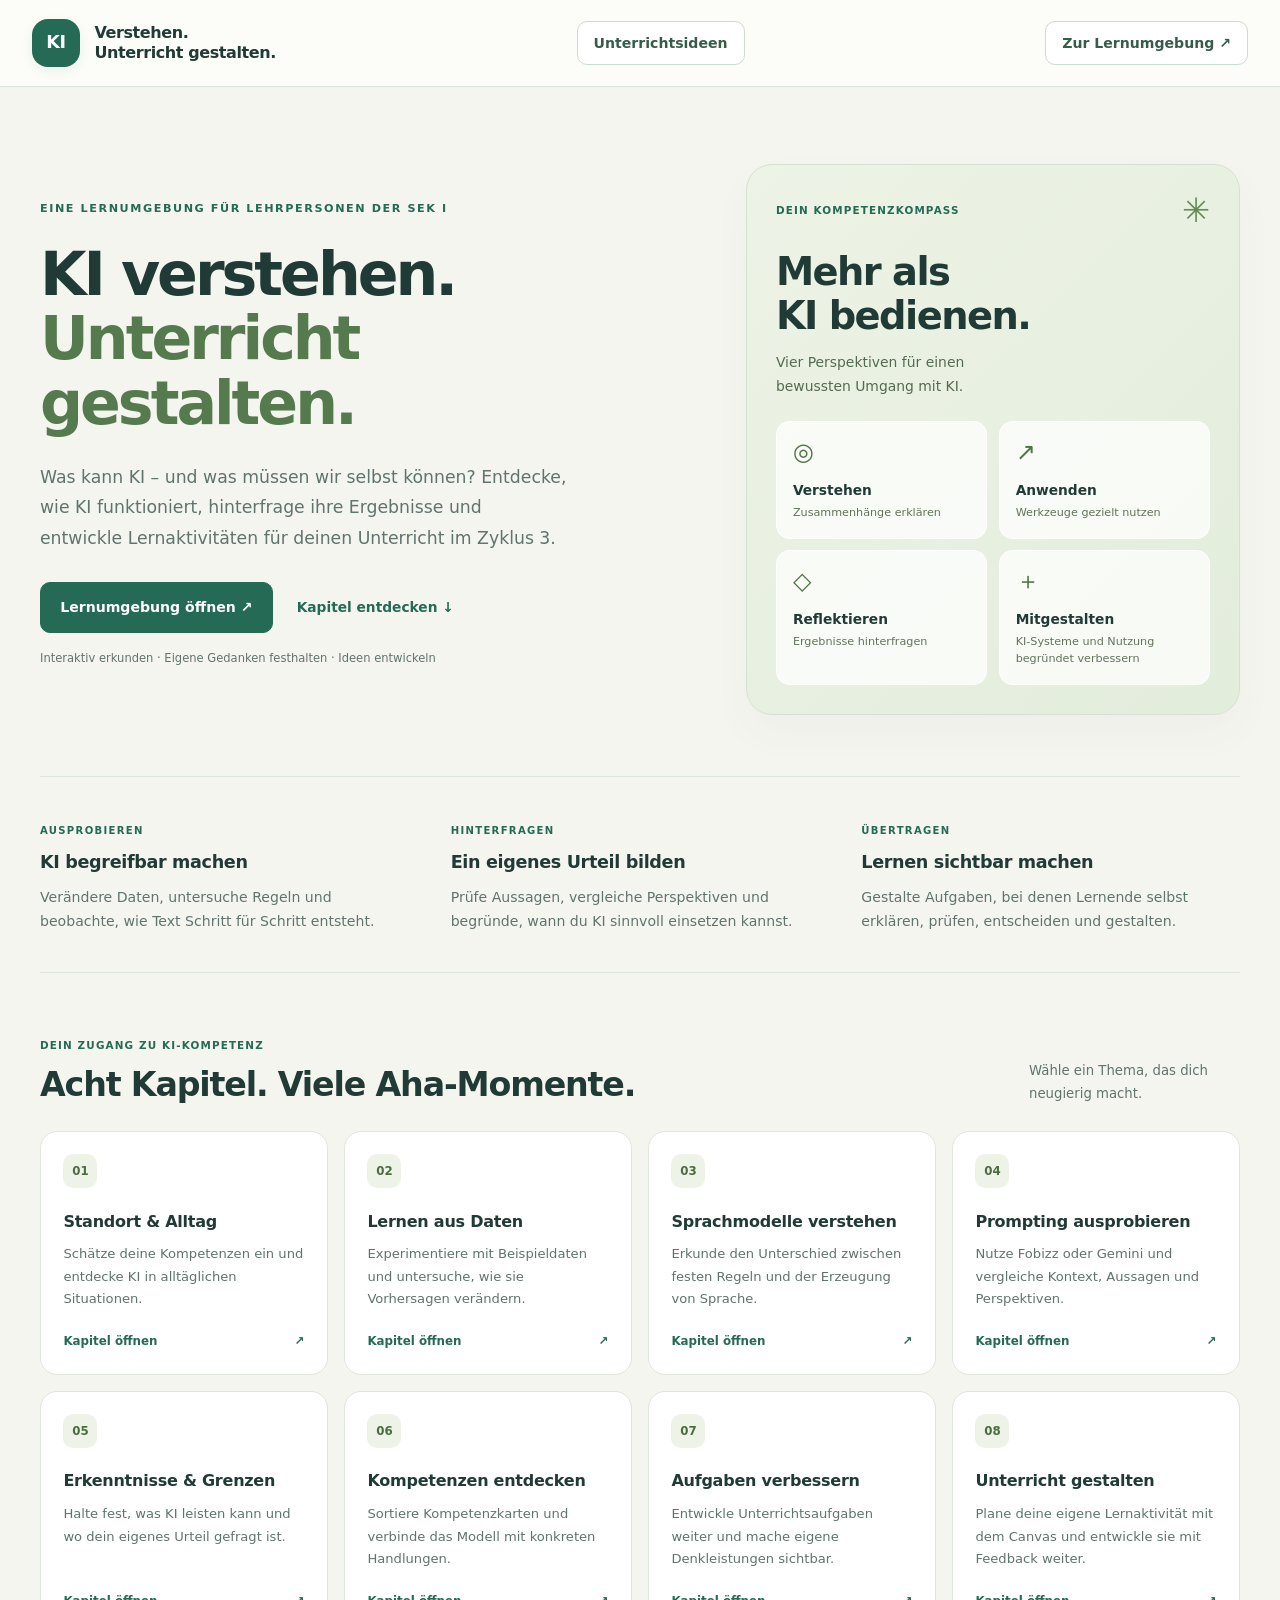
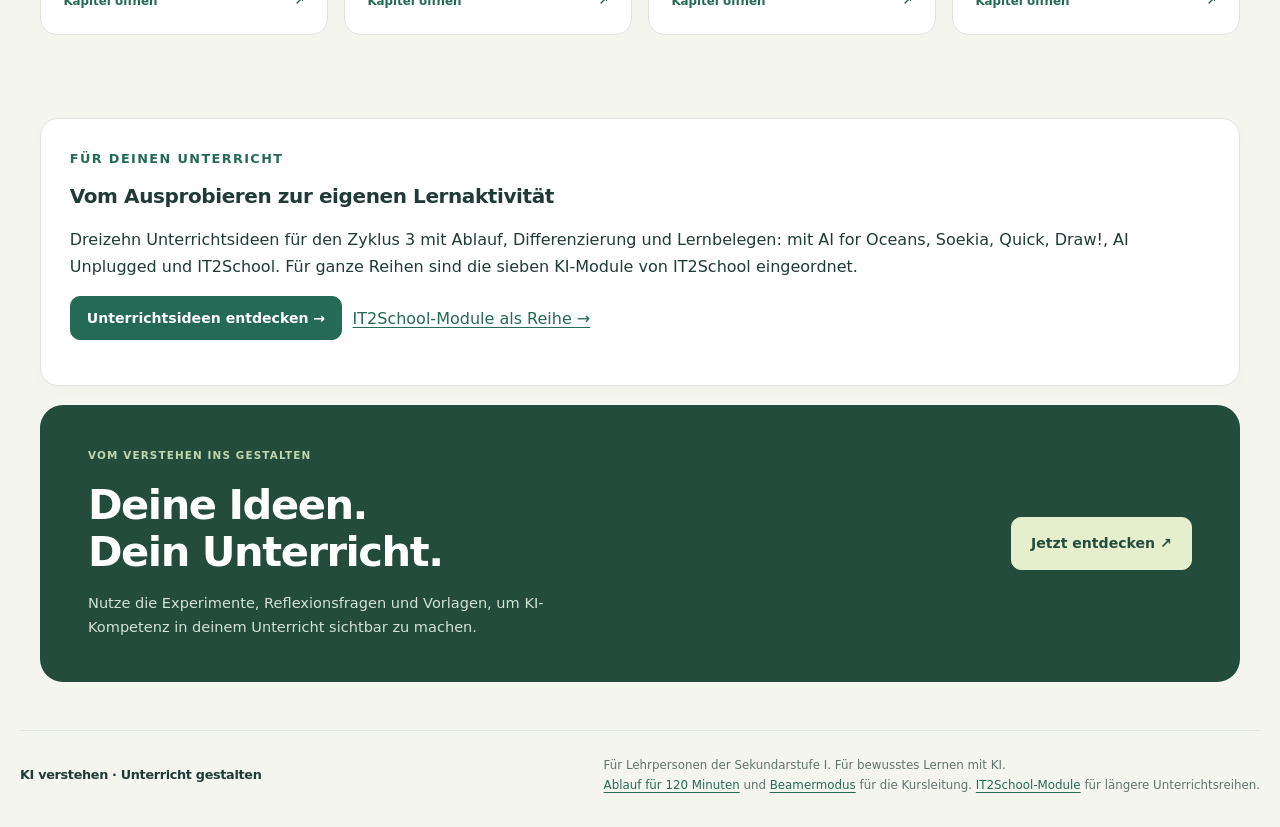
==== commit 0a567524: "Add ideas and files from the IT2School mirror Two new lesson ideas: comparing 2023 ChatGPT answers f" ====
--- a/index.html
+++ b/index.html
@@ -60,7 +60,7 @@
 </div>
 </section>
 
-<section class="card"><p class="eyebrow">Für deinen Unterricht</p><h2>Vom Ausprobieren zur eigenen Lernaktivität</h2><p>Elf Unterrichtsideen für den Zyklus 3 mit Ablauf, Differenzierung und Lernbelegen: mit AI for Oceans, Soekia, Quick, Draw!, AI Unplugged und IT2School. Für ganze Reihen sind die sieben KI-Module von IT2School eingeordnet.</p><div class="actions"><a class="button" href="./unterrichtsideen.html">Unterrichtsideen entdecken →</a><a href="./it2school.html">IT2School-Module als Reihe →</a></div></section>
+<section class="card"><p class="eyebrow">Für deinen Unterricht</p><h2>Vom Ausprobieren zur eigenen Lernaktivität</h2><p>Dreizehn Unterrichtsideen für den Zyklus 3 mit Ablauf, Differenzierung und Lernbelegen: mit AI for Oceans, Soekia, Quick, Draw!, AI Unplugged und IT2School. Für ganze Reihen sind die sieben KI-Module von IT2School eingeordnet.</p><div class="actions"><a class="button" href="./unterrichtsideen.html">Unterrichtsideen entdecken →</a><a href="./it2school.html">IT2School-Module als Reihe →</a></div></section>
 <section class="home-closing" aria-labelledby="closing-title">
 <div><p class="eyebrow">Vom Verstehen ins Gestalten</p><h2 id="closing-title">Deine Ideen.<br>Dein Unterricht.</h2><p>Nutze die Experimente, Reflexionsfragen und Vorlagen, um KI-Kompetenz in deinem Unterricht sichtbar zu machen.</p></div>
 <a class="button" href="./lernen.html">Jetzt entdecken <span aria-hidden="true">↗</span></a>
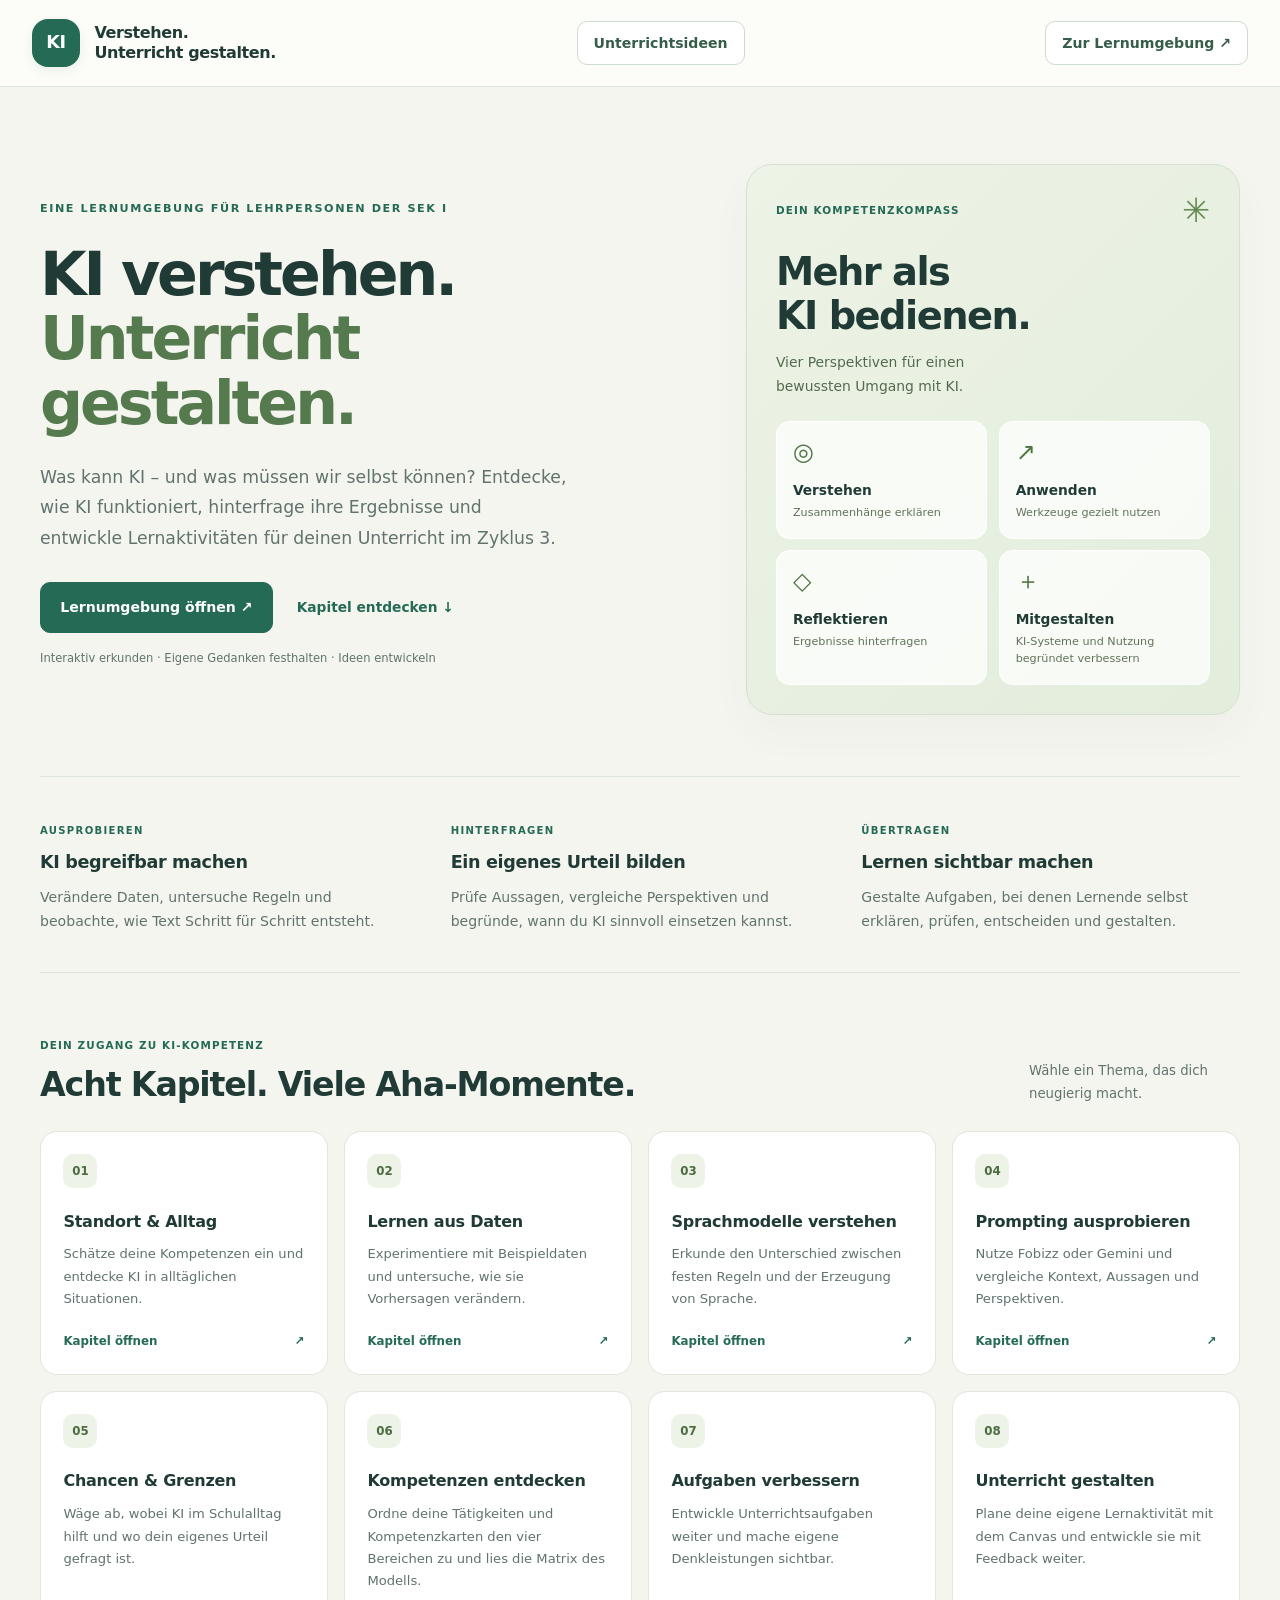
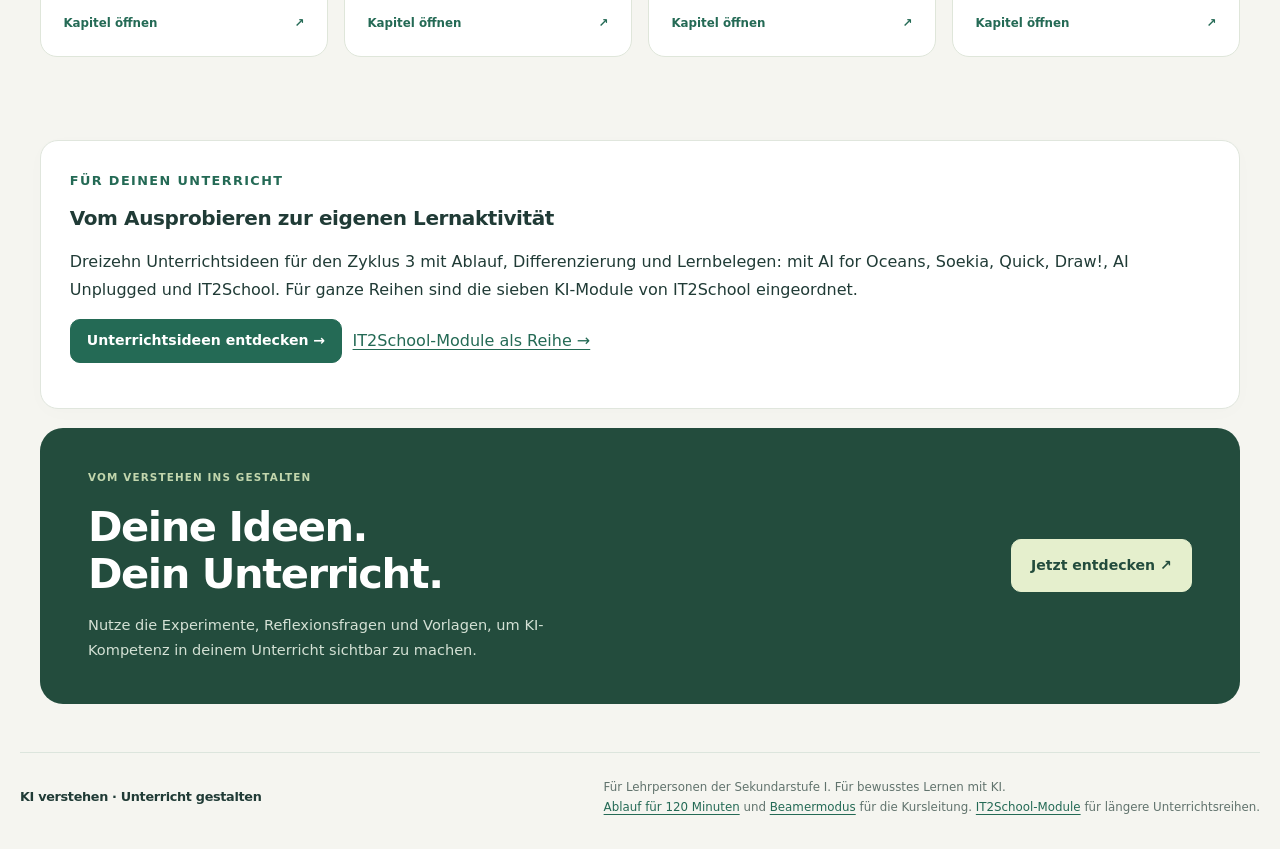
==== commit ebb15c7c: "Chancen und Grenzen sowie Kompetenzmodell in der Lernumgebung Kapitel 5 heisst jetzt «Chancen & Gren" ====
--- a/index.html
+++ b/index.html
@@ -5,7 +5,7 @@
 <meta name="viewport" content="width=device-width,initial-scale=1">
 <meta name="description" content="KI verstehen und Unterricht gestalten: interaktive Experimente, Reflexion und eigene Lernaktivitäten. Eine Lernumgebung für Lehrpersonen der Sekundarstufe I.">
 <title>KI verstehen · Unterricht gestalten</title>
-<link rel="stylesheet" href="./styles.css?v=8e46000fdaa8">
+<link rel="stylesheet" href="./styles.css?v=cd1f0d08188a">
 <link rel="stylesheet" href="./home.css?v=f1c1a5f0b952">
 </head>
 <body class="home">
@@ -53,8 +53,8 @@
 <a class="home-chapter" href="./lernen.html?kapitel=1"><span class="home-chapter-number">02</span><h3>Lernen aus Daten</h3><p>Experimentiere mit Beispieldaten und untersuche, wie sie Vorhersagen verändern.</p><span class="home-chapter-link">Kapitel öffnen <span aria-hidden="true">↗</span></span></a>
 <a class="home-chapter" href="./lernen.html?kapitel=2"><span class="home-chapter-number">03</span><h3>Sprachmodelle verstehen</h3><p>Erkunde den Unterschied zwischen festen Regeln und der Erzeugung von Sprache.</p><span class="home-chapter-link">Kapitel öffnen <span aria-hidden="true">↗</span></span></a>
 <a class="home-chapter" href="./lernen.html?kapitel=3"><span class="home-chapter-number">04</span><h3>Prompting ausprobieren</h3><p>Nutze Fobizz oder Gemini und vergleiche Kontext, Aussagen und Perspektiven.</p><span class="home-chapter-link">Kapitel öffnen <span aria-hidden="true">↗</span></span></a>
-<a class="home-chapter" href="./lernen.html?kapitel=4"><span class="home-chapter-number">05</span><h3>Erkenntnisse &amp; Grenzen</h3><p>Halte fest, was KI leisten kann und wo dein eigenes Urteil gefragt ist.</p><span class="home-chapter-link">Kapitel öffnen <span aria-hidden="true">↗</span></span></a>
-<a class="home-chapter" href="./lernen.html?kapitel=5"><span class="home-chapter-number">06</span><h3>Kompetenzen entdecken</h3><p>Sortiere Kompetenzkarten und verbinde das Modell mit konkreten Handlungen.</p><span class="home-chapter-link">Kapitel öffnen <span aria-hidden="true">↗</span></span></a>
+<a class="home-chapter" href="./lernen.html?kapitel=4"><span class="home-chapter-number">05</span><h3>Chancen &amp; Grenzen</h3><p>Wäge ab, wobei KI im Schulalltag hilft und wo dein eigenes Urteil gefragt ist.</p><span class="home-chapter-link">Kapitel öffnen <span aria-hidden="true">↗</span></span></a>
+<a class="home-chapter" href="./lernen.html?kapitel=5"><span class="home-chapter-number">06</span><h3>Kompetenzen entdecken</h3><p>Ordne deine Tätigkeiten und Kompetenzkarten den vier Bereichen zu und lies die Matrix des Modells.</p><span class="home-chapter-link">Kapitel öffnen <span aria-hidden="true">↗</span></span></a>
 <a class="home-chapter" href="./lernen.html?kapitel=6"><span class="home-chapter-number">07</span><h3>Aufgaben verbessern</h3><p>Entwickle Unterrichtsaufgaben weiter und mache eigene Denkleistungen sichtbar.</p><span class="home-chapter-link">Kapitel öffnen <span aria-hidden="true">↗</span></span></a>
 <a class="home-chapter" href="./lernen.html?kapitel=7"><span class="home-chapter-number">08</span><h3>Unterricht gestalten</h3><p>Plane deine eigene Lernaktivität mit dem Canvas und entwickle sie mit Feedback weiter.</p><span class="home-chapter-link">Kapitel öffnen <span aria-hidden="true">↗</span></span></a>
 </div>
--- a/styles.css
+++ b/styles.css
@@ -187,3 +187,42 @@
  .printfield>strong{display:block;break-after:avoid}
  .sheet{overflow-wrap:anywhere}
 }
+
+/* Chapter 6: two sorting modes and the shortened competence matrix. */
+@media screen {
+ .mode-switch{display:grid;grid-template-columns:repeat(auto-fit,minmax(min(100%,240px),1fr));gap:.8rem;margin:1.2rem 0 .4rem}
+ .mode-switch button{display:grid;gap:.3rem;align-content:start;text-align:left;padding:1rem 1.1rem;line-height:1.45}
+ .mode-switch button span{font-weight:400;font-size:.82rem}
+ .matrix-intro{display:grid;grid-template-columns:minmax(0,300px) minmax(0,1fr);gap:1.6rem;align-items:center;margin-bottom:1rem}
+ .cycle{display:block;width:100%;max-width:300px;height:auto;margin:auto}
+ .cycle text{font-family:system-ui,sans-serif}
+ .matrix-cycle{padding-left:1.2rem;margin:0}
+ .matrix-cycle li{margin:.3rem 0}
+ .matrix-levels{display:grid;grid-template-columns:repeat(3,minmax(0,1fr));gap:.6rem}
+ .matrix-levels p{margin:0;padding:.7rem .9rem;border:1px solid var(--line);border-radius:10px;background:#f7f9f4}
+ .matrix-domain{border:1px solid var(--line);border-left:4px solid var(--v);border-radius:12px;padding:.1rem 1rem;margin:.7rem 0}
+ .matrix-domain.m1{border-left-color:var(--a)}
+ .matrix-domain.m2{border-left-color:var(--r)}
+ .matrix-domain.m3{border-left-color:var(--m)}
+ .matrix-level ul{margin:.2rem 0 .9rem;padding-left:1.2rem}
+ .area-compare{list-style:none;padding:0;margin:1rem 0}
+ .area-compare li{padding:.7rem 0;border-bottom:1px solid var(--line)}
+}
+@media screen and (max-width:850px){
+ .matrix-intro{grid-template-columns:1fr}
+ .matrix-levels{grid-template-columns:1fr}
+}
+
+/* Chapter 5 overview and chapter 6 activity review. */
+@media screen {
+ .chances{display:grid;grid-template-columns:repeat(2,minmax(0,1fr));gap:1rem;margin:1rem 0}
+ .chance{border:1px solid var(--line);border-left:3px solid #769a66;border-radius:12px;padding:1rem 1.1rem;min-width:0}
+ .chance h3{margin-bottom:.5rem}
+ .chance dl{margin:0;font-size:.92rem}
+ .chance dt{font-weight:650;color:var(--brand);font-size:.8rem;margin-top:.5rem}
+ .chance dd{margin:0}
+ .practised{display:grid;grid-template-columns:repeat(2,minmax(0,1fr));gap:0 1.2rem}
+ .practised-item{min-width:0}
+ .practised-item .resolution{margin-top:.5rem}
+}
+@media screen and (max-width:850px){.chances,.practised{grid-template-columns:1fr}}
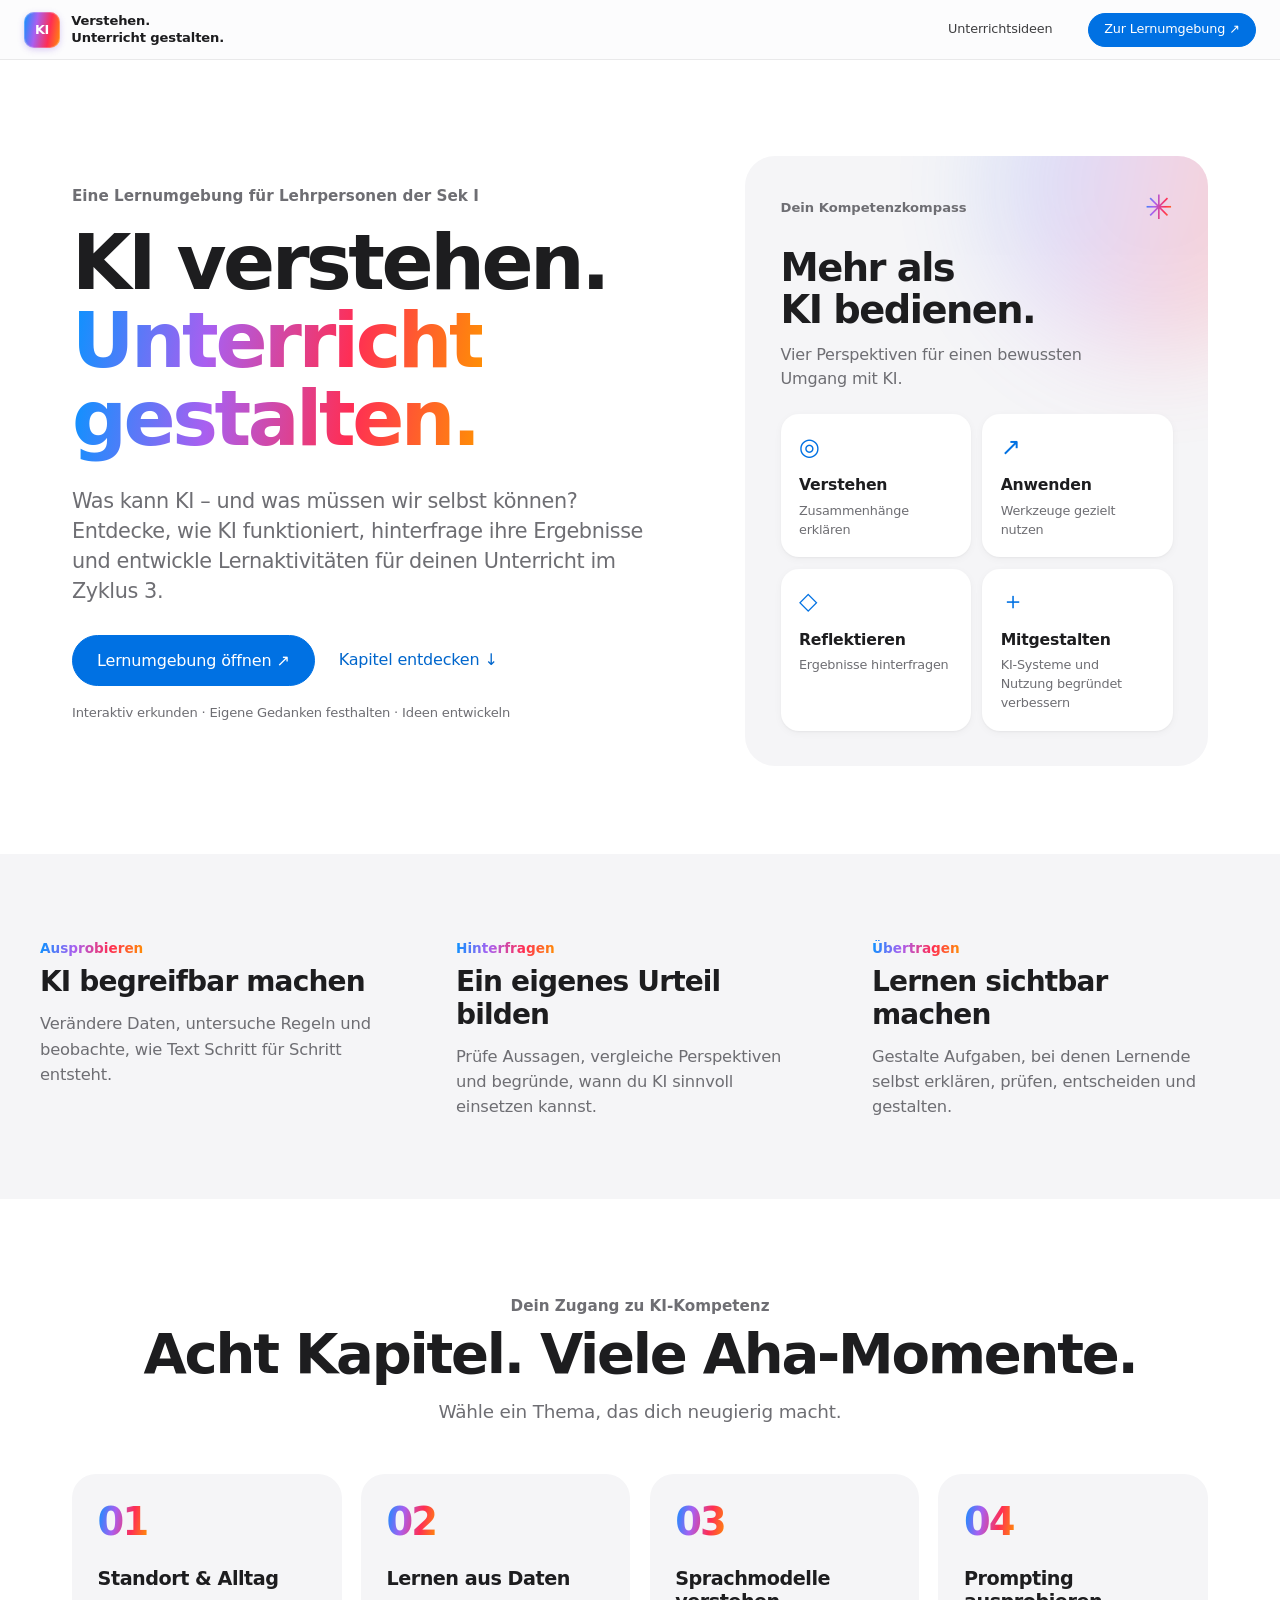
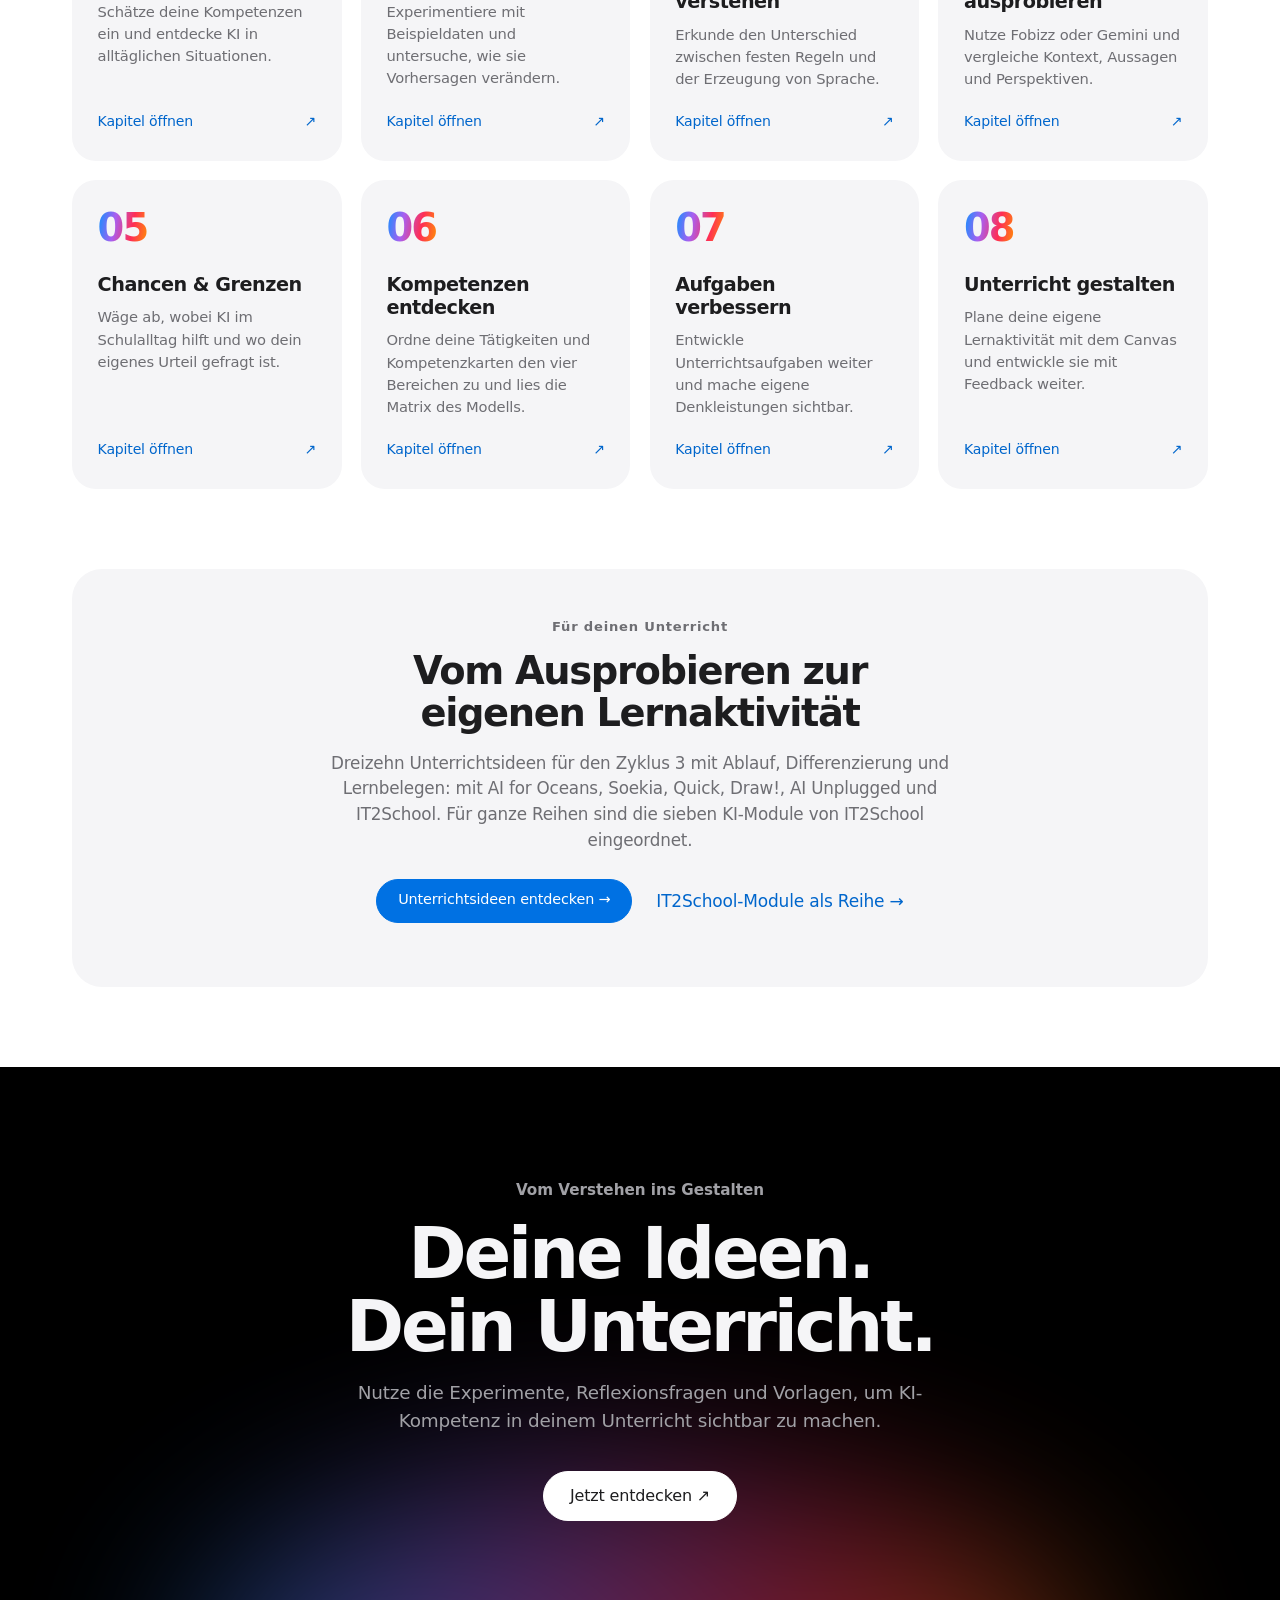
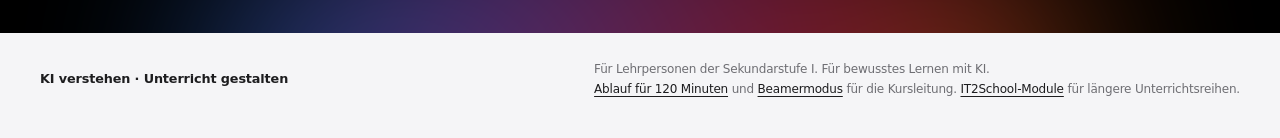
==== commit 94a076eb: "Apple-inspirierte Gestaltungsschicht für alle Seiten Neue apple.css wird zuletzt geladen und wirkt n" ====
--- a/index.html
+++ b/index.html
@@ -6,7 +6,7 @@
 <meta name="description" content="KI verstehen und Unterricht gestalten: interaktive Experimente, Reflexion und eigene Lernaktivitäten. Eine Lernumgebung für Lehrpersonen der Sekundarstufe I.">
 <title>KI verstehen · Unterricht gestalten</title>
 <link rel="stylesheet" href="./styles.css?v=cd1f0d08188a">
-<link rel="stylesheet" href="./home.css?v=f1c1a5f0b952">
+<link rel="stylesheet" href="./home.css?v=f1c1a5f0b952"><link rel="stylesheet" href="./apple.css?v=ef5c3c275263">
 </head>
 <body class="home">
 <a class="skip" href="#main">Zum Inhalt</a>
--- a/apple.css
+++ b/apple.css
@@ -0,0 +1,243 @@
+/* Design layer inspired by Apple: neutral surfaces, large tight type, glass navigation, pill controls.
+   Loaded last on every page. Screen only; the A4 print templates keep their own layout. */
+:root{
+ --ink:#1d1d1f;--muted:#6e6e73;--brand:#0066cc;--accent:#0071e3;--bg:#f5f5f7;--surface:#fff;--line:#d2d2d7;--hairline:#e8e8ed;
+ --v:#248a3d;--a:#0066cc;--r:#b64400;--m:#8e3fb0;
+ --glow:linear-gradient(100deg,#0894ff 0%,#a95ff0 34%,#ff2e54 68%,#ff9004 100%);
+ --shadow-sm:0 1px 2px rgba(0,0,0,.04),0 2px 8px rgba(0,0,0,.04);
+ --shadow-md:0 4px 12px rgba(0,0,0,.05),0 16px 40px rgba(0,0,0,.08);
+ --nav-h:60px;
+ --font:-apple-system,BlinkMacSystemFont,"SF Pro Text","SF Pro Display","Helvetica Neue",Inter,system-ui,"Segoe UI",sans-serif;
+}
+@media screen{
+ html{scroll-behavior:smooth;-webkit-text-size-adjust:100%}
+ body{font-family:var(--font);font-size:17px;line-height:1.53;letter-spacing:-.011em;background:var(--bg);color:var(--ink);-webkit-font-smoothing:antialiased;-moz-osx-font-smoothing:grayscale}
+ ::selection{background:#0071e333}
+ a{color:var(--brand)}
+
+ /* Global navigation: translucent, sticky, compact. */
+ header{position:sticky;top:0;z-index:50;min-height:var(--nav-h);padding:.55rem max(1.5rem,calc((100vw - 1320px)/2));gap:1.2rem;background:rgba(251,251,253,.78);-webkit-backdrop-filter:saturate(180%) blur(20px);backdrop-filter:saturate(180%) blur(20px);border-bottom:1px solid rgba(0,0,0,.08)}
+ header>.brand{margin-right:auto}
+ .brand{font-size:.82rem;font-weight:600;letter-spacing:-.01em;line-height:1.25;gap:.7rem;color:var(--ink)}
+ .brandmark{width:36px;height:36px;border-radius:10px;font-size:.8rem;font-weight:700;letter-spacing:-.02em;color:#fff;background:var(--glow);box-shadow:inset 0 0 0 1px rgba(255,255,255,.25),0 2px 6px rgba(120,70,220,.25)}
+ header>.button{min-height:34px;padding:.4rem .95rem;font-size:.8rem}
+ .plan-nav,.ideas-nav{gap:1.6rem}
+ .plan-nav a,.ideas-nav a{font-size:.8rem;color:var(--ink);opacity:.8;text-decoration:none;transition:opacity .2s}
+ .plan-nav a:hover,.ideas-nav a:hover{opacity:1;text-decoration:none}
+ .plan-nav [aria-current],.ideas-nav [aria-current]{opacity:1;font-weight:600;color:var(--ink)}
+
+ /* Type */
+ h1{font-weight:700;letter-spacing:-.035em;line-height:1.07;color:var(--ink)}
+ h2{font-weight:650;letter-spacing:-.022em;color:var(--ink)}
+ h3{font-weight:600;letter-spacing:-.016em}
+ .eyebrow{color:var(--muted);font-weight:600;letter-spacing:.06em;text-transform:none;font-size:.82rem}
+ .lead{color:var(--muted);font-size:1.17rem;line-height:1.5;letter-spacing:-.016em}
+ .small,small{color:var(--muted)}
+
+ /* Controls: pills, quiet secondaries, blue focus. */
+ button,.button{border-radius:980px;padding:.66rem 1.3rem;font-size:.9rem;font-weight:500;letter-spacing:-.01em;background:var(--accent);border:1px solid var(--accent);color:#fff;transition:background-color .2s,color .2s,border-color .2s,transform .2s,box-shadow .2s}
+ button:hover:not(:disabled),.button:hover{background:#0077ed;border-color:#0077ed;color:#fff;filter:none}
+ button:active:not(:disabled),.button:active{transform:scale(.97)}
+ button.secondary,.button.secondary{background:transparent;border-color:var(--accent);color:var(--accent)}
+ button.secondary:hover:not(:disabled),.button.secondary:hover{background:var(--accent);border-color:var(--accent);color:#fff}
+ :focus-visible{outline:3px solid #0071e3a6;outline-offset:3px;border-radius:6px}
+ button:focus-visible,.button:focus-visible{border-radius:980px}
+ input,select,textarea{font-family:inherit;border:1px solid var(--line);background:#fff;border-radius:12px;padding:.72rem .9rem;color:var(--ink);transition:border-color .2s,box-shadow .2s}
+ input:hover,select:hover,textarea:hover{border-color:#b9b9bf}
+ input:focus,select:focus,textarea:focus{outline:none;border-color:var(--accent);box-shadow:0 0 0 4px #0071e329}
+ input:focus-visible,select:focus-visible,textarea:focus-visible{outline:none}
+ select{appearance:none;-webkit-appearance:none;padding-right:2.4rem;background:#fff url("data:image/svg+xml,%3Csvg xmlns='http://www.w3.org/2000/svg' width='12' height='8' viewBox='0 0 12 8'%3E%3Cpath d='M1 1.5l5 5 5-5' fill='none' stroke='%236e6e73' stroke-width='1.6' stroke-linecap='round' stroke-linejoin='round'/%3E%3C/svg%3E") no-repeat right .95rem center}
+ input[type=radio],input[type=checkbox]{accent-color:var(--accent)}
+ progress{height:4px;border-radius:4px;background:var(--hairline)}
+ progress::-webkit-progress-bar{background:var(--hairline)}
+ progress::-webkit-progress-value{background:var(--accent);border-radius:4px}
+ progress::-moz-progress-bar{background:var(--accent)}
+ label{color:var(--ink);font-weight:600}
+
+ /* Surfaces */
+ .card{background:var(--surface);border:0;border-radius:22px;padding:1.9rem;box-shadow:var(--shadow-sm)}
+ .note{background:#0071e30d;border:0;border-radius:16px;color:var(--ink);padding:1.05rem 1.25rem}
+ .tag{background:var(--bg);color:var(--ink);border:0;border-radius:980px;font-weight:500;font-size:.74rem;padding:.3rem .7rem}
+ .card .tag{background:var(--bg)}
+ .output{background:var(--bg);border:0;border-radius:16px}
+ .prompt-text{background:var(--bg);border:0;border-radius:14px;font-family:ui-monospace,"SF Mono",Menlo,monospace;font-size:.88rem;line-height:1.6}
+ .case{background:#fbfbfd;border:1px solid var(--hairline)}
+ .resolution{background:var(--bg);border-radius:14px}
+ .resolution strong{color:var(--ink)}
+ blockquote{background:var(--bg);border-left:0;border-radius:16px}
+ .canvas-review{background:var(--bg);border:0;border-radius:16px}
+ summary{color:var(--brand);font-weight:500}
+ .quiz .check{border:1px solid var(--line);border-radius:14px;transition:border-color .2s,background-color .2s}
+ .quiz .check:hover{border-color:#b9b9bf}
+ .quiz .check:has(input:checked){background:#0071e30d;border-color:var(--accent)}
+ .tablewrap{border-radius:16px}
+ th{background:transparent;color:var(--muted);font-weight:600;font-size:.78rem;border-bottom:1px solid var(--line)}
+ th,td{border-bottom-color:var(--hairline)}
+ .bar{background:var(--hairline)}
+ .bar span{background:var(--accent);border-radius:20px}
+ .matrix-levels p{background:var(--bg);border:0;border-radius:14px}
+ .matrix-domain{border:0;border-left:4px solid var(--v);border-radius:14px;background:#fbfbfd}
+ .chance{border:0;border-radius:18px;background:var(--bg);padding:1.2rem 1.3rem}
+ .chance dt{color:var(--muted)}
+ .domain{border-top:0;position:relative;overflow:hidden}
+ .domain::before{content:"";position:absolute;inset:0 0 auto;height:4px;background:var(--v)}
+ .domain.a::before{background:var(--a)}
+ .domain.r::before{background:var(--r)}
+ .domain.m::before{background:var(--m)}
+ footer{border-top-color:var(--hairline)}
+
+ /* Learning environment */
+ .shell{max-width:1440px}
+ aside{background:transparent}
+ nav button{border-radius:12px;font-weight:500;color:var(--ink)}
+ nav button:hover:not(:disabled){background:rgba(0,0,0,.045);color:var(--ink)}
+ nav button[aria-current=step]{background:#fff;color:var(--ink);border-color:transparent;box-shadow:var(--shadow-sm)}
+ .num{background:rgba(0,0,0,.05);color:var(--muted);border-radius:8px}
+ nav button[aria-current=step] .num{background:var(--accent);color:#fff}
+ .resource-menu{border-top-color:var(--hairline)}
+ .chapter-hero{border:0;border-radius:28px;background:#fff;box-shadow:var(--shadow-sm);isolation:isolate}
+ .chapter-hero::before{content:"";position:absolute;z-index:-1;inset:auto -10% -60% 35%;height:150%;background:radial-gradient(closest-side,#0894ff26,transparent 70%),radial-gradient(closest-side at 70% 40%,#ff2e541f,transparent 70%),radial-gradient(closest-side at 40% 70%,#a95ff024,transparent 70%);filter:blur(30px);pointer-events:none}
+ .chapter-hero::after{display:none}
+ .chapter-hero .eyebrow{color:var(--muted)}
+ .chapter-hero h1{background:linear-gradient(180deg,#1d1d1f 30%,#434347);-webkit-background-clip:text;background-clip:text}
+ .learning-goal span{color:var(--muted);font-weight:600}
+ .learning-goal strong{color:var(--ink)}
+ .chapter-outline{background:rgba(255,255,255,.6);border:0;border-radius:16px;box-shadow:inset 0 0 0 1px var(--hairline)}
+ .mode-switch button{border-radius:18px}
+ .mode-switch button[aria-pressed=true]{box-shadow:0 0 0 3px #0071e329}
+
+ /* Home */
+ .home{background:#fff}
+ .home .home-main{max-width:none;padding:0}
+ .home-hero{max-width:1200px;margin:auto;padding:6rem 2rem 5.5rem;gap:4.5rem}
+ .home-intro>.eyebrow{font-size:.95rem;letter-spacing:-.01em;margin-bottom:1rem}
+ .home h1{font-size:clamp(3rem,6vw,5.4rem);letter-spacing:-.045em;line-height:1.02;font-weight:700}
+ .home h1 span{background:var(--glow);-webkit-background-clip:text;background-clip:text;color:transparent;-webkit-box-decoration-break:clone;box-decoration-break:clone}
+ .home-lead{font-size:1.3rem;line-height:1.45;letter-spacing:-.02em;color:var(--muted)}
+ .home-actions .button{padding:.85rem 1.5rem;font-size:1rem}
+ .home-text-link{font-size:1rem;font-weight:400;color:var(--brand)}
+ .home-caption{font-size:.82rem}
+ .home-compass{border:0;border-radius:30px;padding:2.2rem;background:var(--bg);box-shadow:none;position:relative;overflow:hidden;isolation:isolate}
+ .home-compass::before{content:"";position:absolute;z-index:-1;width:340px;height:340px;right:-120px;top:-140px;border-radius:50%;background:var(--glow);opacity:.18;filter:blur(50px)}
+ .home-compass h2{font-size:2.4rem;letter-spacing:-.04em;line-height:1.08}
+ .home-compass>p{color:var(--muted);font-size:1rem}
+ .compass-heading .eyebrow{font-size:.82rem;letter-spacing:0}
+ .compass-mark{background:var(--glow);-webkit-background-clip:text;background-clip:text;color:transparent}
+ .compass-cell{background:#fff;border:0;border-radius:18px;padding:1.15rem;box-shadow:var(--shadow-sm);transition:transform .3s cubic-bezier(.2,.8,.2,1),box-shadow .3s}
+ .compass-cell:hover{transform:translateY(-2px);box-shadow:var(--shadow-md)}
+ .compass-cell strong{font-size:.98rem}
+ .compass-cell>span:last-child{color:var(--muted);font-size:.8rem}
+ .compass-symbol{color:var(--accent)}
+ .home-benefits{max-width:none;margin:0;padding:5rem max(2rem,calc((100vw - 1200px)/2));gap:3rem;border:0;background:var(--bg)}
+ .home-benefits .eyebrow{font-size:.85rem;letter-spacing:0;background:var(--glow);-webkit-background-clip:text;background-clip:text;color:transparent;font-weight:600}
+ .home-benefits h2{font-size:1.75rem;letter-spacing:-.03em;line-height:1.15;margin:.4rem 0 .8rem}
+ .home-benefits p{font-size:1.02rem;color:var(--muted);line-height:1.55}
+ .home-chapters{max-width:1200px;margin:auto;padding:6rem 2rem 5rem}
+ .home-section-heading{flex-direction:column;align-items:center;text-align:center;gap:.9rem;margin-bottom:3rem}
+ .home-section-heading .eyebrow{font-size:.95rem;letter-spacing:0;margin-bottom:.4rem}
+ .home-section-heading h2{font-size:clamp(2.2rem,4.5vw,3.5rem);letter-spacing:-.04em;line-height:1.05}
+ .home-section-heading>p{font-size:1.15rem;max-width:none;color:var(--muted)}
+ .home-chapter-grid{gap:1.2rem}
+ .home-chapter{border:0;border-radius:24px;padding:1.8rem 1.6rem;background:var(--bg);transition:transform .4s cubic-bezier(.2,.8,.2,1),box-shadow .4s,background-color .4s}
+ .home-chapter:hover{transform:scale(1.025);box-shadow:var(--shadow-md);background:#fff;border-color:transparent}
+ .home-chapter-number{display:block;width:auto;height:auto;background:var(--glow);-webkit-background-clip:text;background-clip:text;color:transparent;font-size:2.4rem;font-weight:700;letter-spacing:-.05em;line-height:1;border-radius:0;margin-bottom:1.6rem}
+ .home-chapter h3{font-size:1.2rem;letter-spacing:-.025em;line-height:1.2}
+ .home-chapter p{font-size:.92rem;line-height:1.5}
+ .home-chapter-link{color:var(--brand);font-size:.88rem;font-weight:400}
+ .home-main>.card{max-width:1136px;margin:0 auto 5rem;padding:3rem;border-radius:30px;background:var(--bg);box-shadow:none;text-align:center}
+ .home-main>.card h2{font-size:clamp(1.8rem,3vw,2.5rem);letter-spacing:-.035em;line-height:1.1;margin:.4rem auto 1rem;max-width:22ch}
+ .home-main>.card>p:not(.eyebrow){max-width:62ch;margin-inline:auto;color:var(--muted);font-size:1.05rem}
+ .home-main>.card .actions{justify-content:center;gap:1.5rem;margin-top:1.6rem}
+ .home-closing{position:relative;overflow:hidden;isolation:isolate;max-width:none;margin:0;border-radius:0;background:#000;padding:7rem max(2rem,calc((100vw - 1200px)/2));flex-direction:column;text-align:center;gap:2.2rem}
+ .home-closing::before{content:"";position:absolute;z-index:-1;left:50%;bottom:-260px;width:900px;height:420px;transform:translateX(-50%);border-radius:50%;background:var(--glow);opacity:.45;filter:blur(90px)}
+ .home-closing .eyebrow{color:#a1a1a6;font-size:.95rem;letter-spacing:0}
+ .home-closing h2{font-size:clamp(2.6rem,5.5vw,4.6rem);letter-spacing:-.045em;line-height:1.03;color:#f5f5f7}
+ .home-closing p:last-child{color:#a1a1a6;font-size:1.15rem;margin-inline:auto}
+ .home-closing .button{background:#fff;border-color:#fff;color:#1d1d1f;padding:.85rem 1.6rem;font-size:1rem}
+ .home-closing .button:hover{background:#e8e8ed;border-color:#e8e8ed;color:#1d1d1f}
+ .home .home-footer{max-width:none;margin:0;padding:1.6rem max(2rem,calc((100vw - 1200px)/2)) 2.4rem;background:var(--bg);border-top:0}
+ .home-footer p{font-size:.75rem;line-height:1.7}
+ .home-footer a{color:var(--ink)}
+
+ /* Ideas, plan and module pages */
+ .ideas-page main,.plan-page main{padding-top:4rem}
+ .ideas-hero,.plan-hero{padding:2rem 0 3.5rem}
+ .ideas-hero h1,.plan-hero h1{font-size:clamp(2.6rem,5.4vw,4.6rem);letter-spacing:-.045em;line-height:1.03}
+ .ideas-hero .eyebrow,.plan-hero .eyebrow{font-size:.95rem;letter-spacing:0;background:var(--glow);-webkit-background-clip:text;background-clip:text;color:transparent;display:inline-block}
+ .planning-strip,.principles{border:0;gap:1.2rem;padding:0}
+ .planning-strip>div,.principles>div{background:#fff;border-radius:22px;padding:1.5rem 1.6rem;box-shadow:var(--shadow-sm)}
+ .planning-strip strong,.principles strong{color:var(--ink);font-size:1.05rem;letter-spacing:-.02em}
+ .planning-strip p,.principles p{color:var(--muted)}
+ .filters{border-radius:22px}
+ .idea,.phase{border-top:0;border-radius:26px;padding:2rem}
+ .idea-number,.phase-time{color:var(--muted);letter-spacing:.06em;font-size:.72rem}
+ .idea h2,.phase h2{letter-spacing:-.03em;line-height:1.15}
+ .idea summary{border-top-color:var(--hairline)}
+ .idea:target,.module:target{outline:3px solid #0071e3a6;outline-offset:4px}
+ .phase.pause{background:#fbfbfd;box-shadow:inset 0 0 0 1px var(--hairline)}
+ .phase .say{border-left:3px solid transparent;border-image:var(--glow) 1;color:var(--ink)}
+ .phase dt,.series-path{color:var(--brand)}
+ .overview .break td{background:var(--bg)}
+ .pixel-grid td{border-color:#c7c7cc}
+ .demo-hint{color:var(--muted)}
+}
+
+/* Learning layout sits below the sticky bar. */
+@media screen and (min-width:851px){
+ aside{top:var(--nav-h);max-height:calc(100vh - var(--nav-h))}
+}
+@media screen and (max-width:1100px){
+ .home-hero{padding:4.5rem 2rem 4rem}
+}
+@media screen and (max-width:850px){
+ aside{background:rgba(255,255,255,.7);border-bottom:1px solid var(--hairline)}
+ .chapter-hero{border-radius:22px}
+}
+@media screen and (max-width:800px){
+ .plan-page header,.ideas-page header{gap:.6rem}
+ .plan-nav,.ideas-nav{gap:.4rem 1.1rem}
+}
+@media screen and (max-width:750px){
+ .home-hero{padding:3rem 1.2rem 3.5rem;gap:2.5rem}
+ .home h1{font-size:clamp(2.6rem,11vw,3.6rem)}
+ .home-lead{font-size:1.1rem}
+ .home-compass{padding:1.6rem;border-radius:24px}
+ .home-benefits{padding:3.5rem 1.2rem;gap:2rem}
+ .home-chapters{padding:4rem 1.2rem 3.5rem}
+ .home-section-heading{margin-bottom:2rem}
+ .home-main>.card{margin:0 1.2rem 3.5rem;padding:2rem 1.4rem;border-radius:24px}
+ .home-main>.card .actions{flex-direction:column;gap:.9rem}
+ .home-closing{padding:4.5rem 1.4rem;align-items:center}
+ .home .home-footer{padding:1.4rem 1.2rem 2rem}
+ .ideas-page main,.plan-page main{padding-top:2rem}
+ .idea,.phase{padding:1.4rem;border-radius:22px}
+}
+@media screen and (max-width:480px){
+ header{padding:.55rem 1rem}
+ header>.button{font-size:.74rem;padding:.4rem .75rem}
+ .card{padding:1.3rem;border-radius:18px}
+}
+
+/* Gentle reveal while scrolling, only where the browser supports scroll-driven animation. */
+@media screen and (prefers-reduced-motion:no-preference){
+ @supports (animation-timeline:view()){
+  .home-benefits article,.home-chapter,.home-main>.card,.home-closing>*,.idea,.phase,.planning-strip>div,.principles>div{animation:reveal linear both;animation-timeline:view();animation-range:entry 0% entry 35%}
+ }
+}
+@keyframes reveal{from{opacity:0;transform:translateY(28px) scale(.98)}to{opacity:1;transform:none}}
+@media screen{
+ aside>.eyebrow,.chapter-hero .eyebrow,.compass-heading .eyebrow,.home-intro>.eyebrow{letter-spacing:0}
+ .home header>.button:not(.home-header-link){border-color:transparent;background:transparent;color:var(--ink);opacity:.85}
+ .home header>.button:not(.home-header-link):hover{background:rgba(0,0,0,.05);color:var(--ink);opacity:1}
+ .home .home-header-link{background:var(--accent);color:#fff}
+}
+@media screen{
+ .actions a:not(.button),.idea-actions a,.resource-grid a{text-decoration:none}
+ .actions a:not(.button):hover,.idea-actions a:hover,.resource-grid a:hover{text-decoration:underline}
+}
+@media screen and (max-width:480px){
+ .home .home-header-link{white-space:nowrap;max-width:none}
+}
+@media screen and (max-width:420px){
+ .home header>.button:not(.home-header-link){display:none}
+}
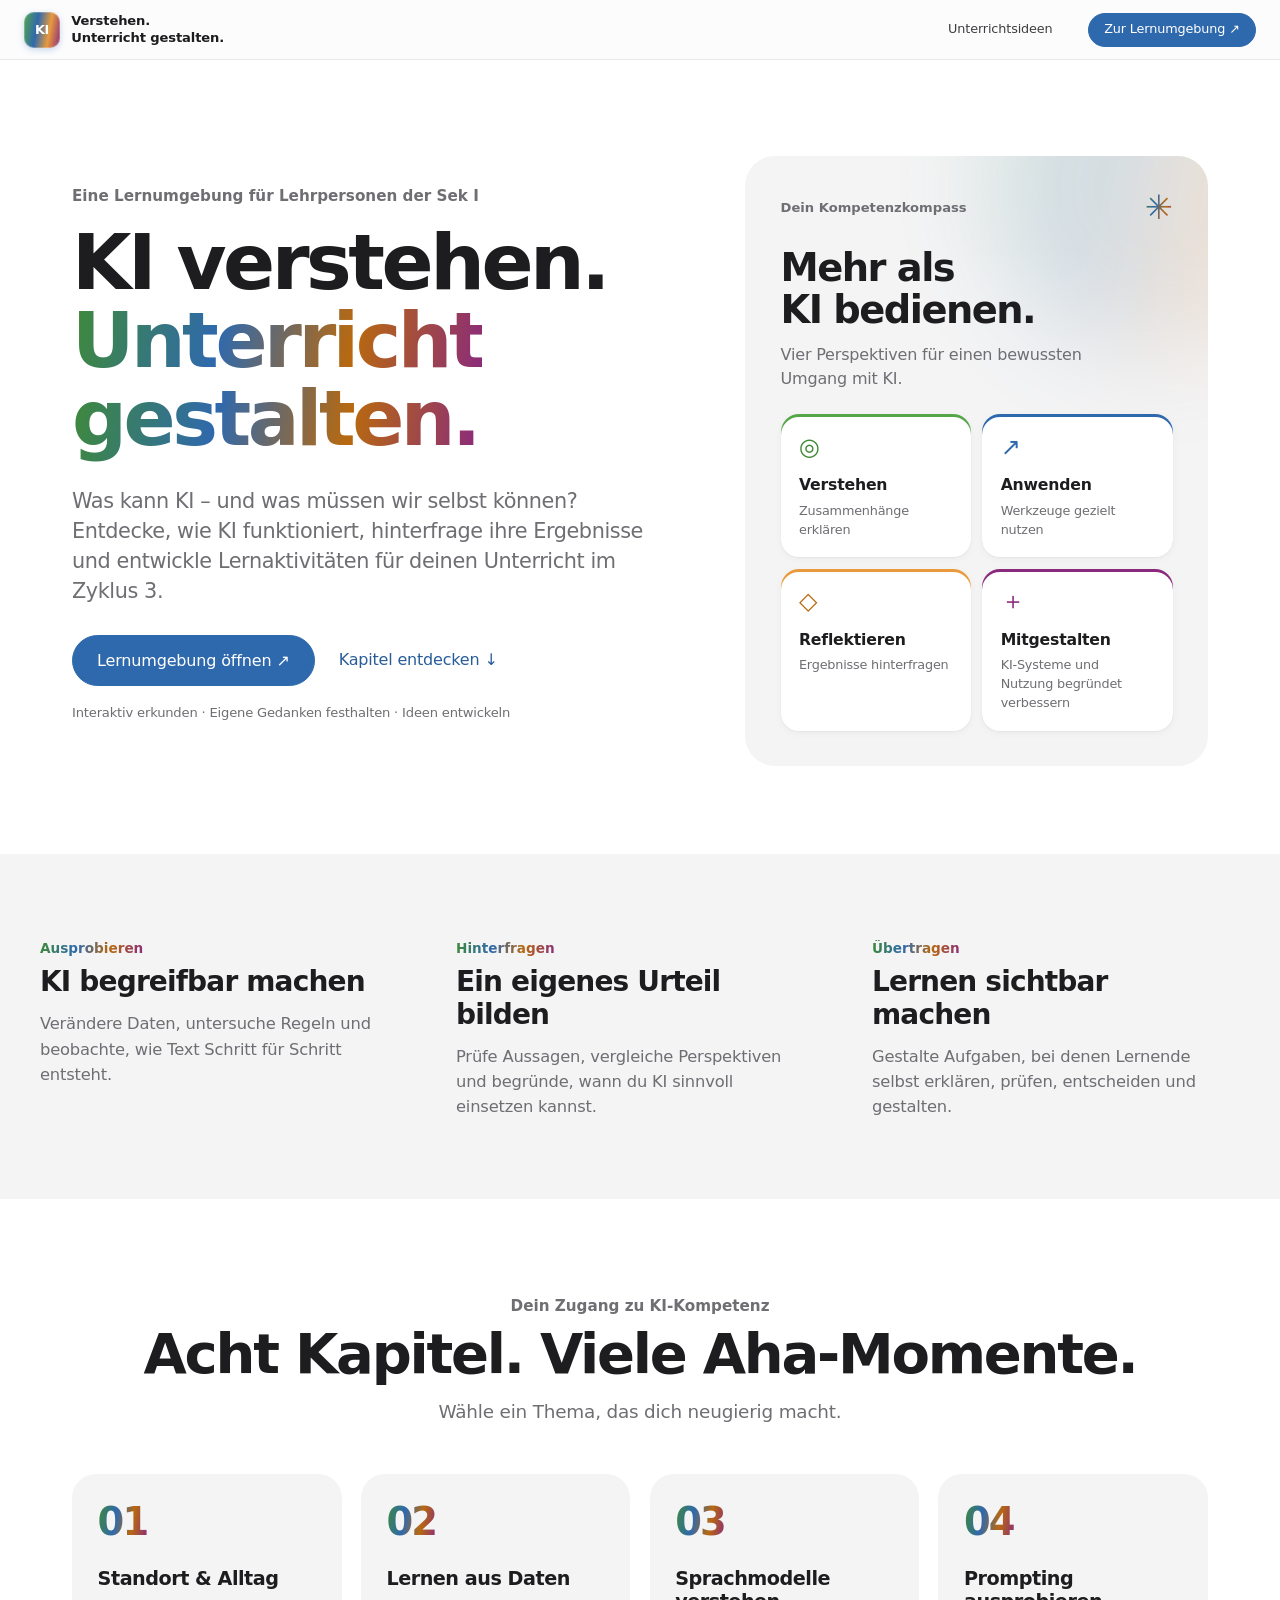
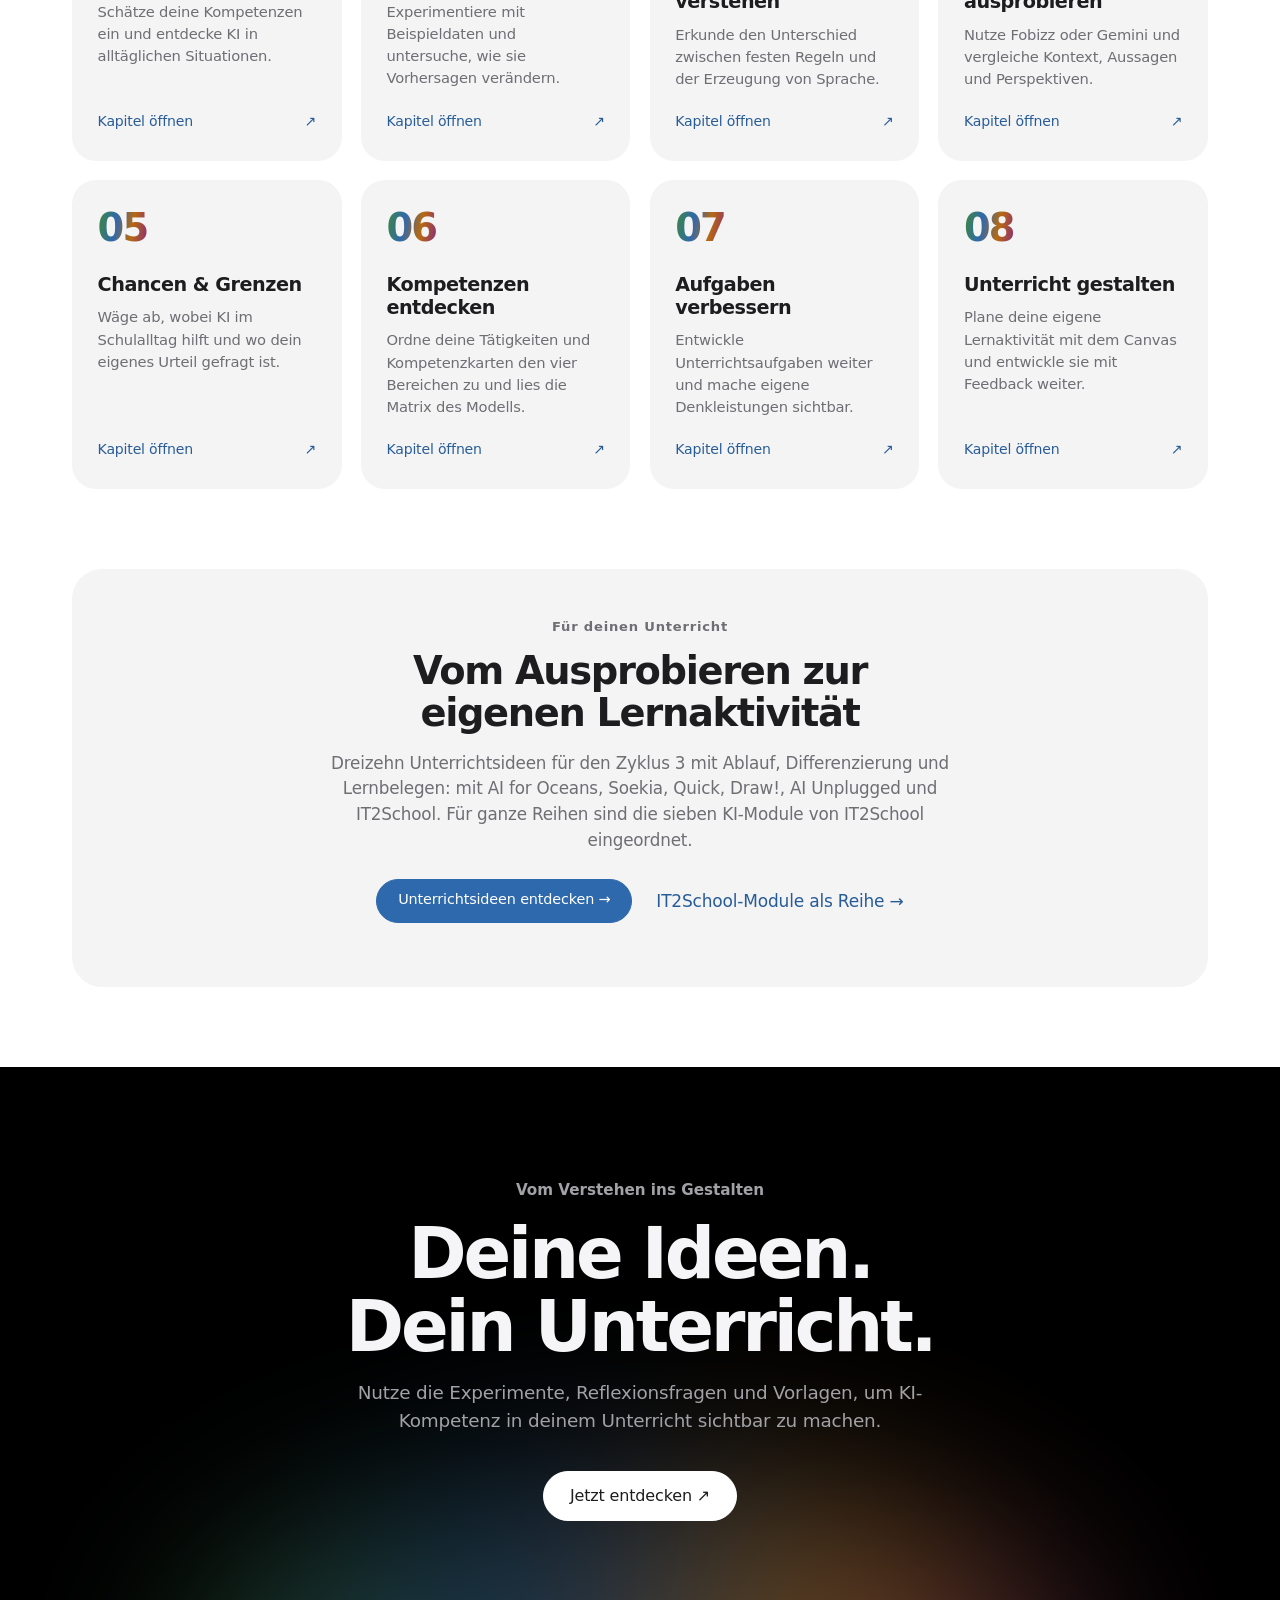
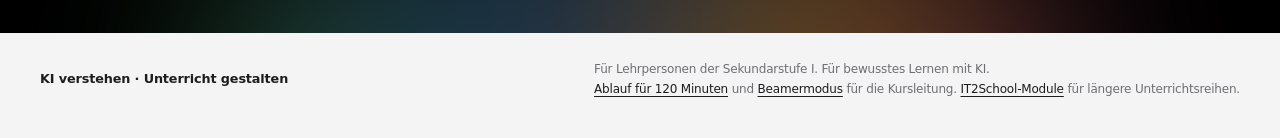
==== commit 997d9622: "Farben am Kreismodell der KI-Kompetenzen ausrichten Akzent- und Verlaufsfarben folgen den vier Berei" ====
--- a/index.html
+++ b/index.html
@@ -6,7 +6,7 @@
 <meta name="description" content="KI verstehen und Unterricht gestalten: interaktive Experimente, Reflexion und eigene Lernaktivitäten. Eine Lernumgebung für Lehrpersonen der Sekundarstufe I.">
 <title>KI verstehen · Unterricht gestalten</title>
 <link rel="stylesheet" href="./styles.css?v=cd1f0d08188a">
-<link rel="stylesheet" href="./home.css?v=f1c1a5f0b952"><link rel="stylesheet" href="./apple.css?v=ef5c3c275263">
+<link rel="stylesheet" href="./home.css?v=f1c1a5f0b952"><link rel="stylesheet" href="./apple.css?v=3d5dd07ba892">
 </head>
 <body class="home">
 <a class="skip" href="#main">Zum Inhalt</a>
--- a/apple.css
+++ b/apple.css
@@ -1,9 +1,13 @@
 /* Design layer inspired by Apple: neutral surfaces, large tight type, glass navigation, pill controls.
+   Colours follow the circle of the competence model: Verstehen green, Anwenden blue, Reflektieren orange, Mitgestalten purple.
    Loaded last on every page. Screen only; the A4 print templates keep their own layout. */
 :root{
- --ink:#1d1d1f;--muted:#6e6e73;--brand:#0066cc;--accent:#0071e3;--bg:#f5f5f7;--surface:#fff;--line:#d2d2d7;--hairline:#e8e8ed;
- --v:#248a3d;--a:#0066cc;--r:#b64400;--m:#8e3fb0;
- --glow:linear-gradient(100deg,#0894ff 0%,#a95ff0 34%,#ff2e54 68%,#ff9004 100%);
+ --ink:#1d1d1f;--muted:#6e6e73;--brand:#285c99;--accent:#2f69ad;--bg:#f4f4f5;--surface:#fff;--line:#d2d2d7;--hairline:#e8e8ed;
+ --model-v:#55a649;--model-a:#2f69ad;--model-r:#e89a3c;--model-m:#8a2a7c;
+ /* Deeper tones where white text or thin lines sit on the colour. */
+ --v:#3f8a37;--a:#2f69ad;--r:#b8690f;--m:#8a2a7c;
+ --glow:linear-gradient(100deg,var(--model-v) 0%,var(--model-a) 36%,var(--model-r) 68%,var(--model-m) 100%);
+ --glow-text:linear-gradient(100deg,var(--v) 0%,var(--a) 36%,var(--r) 68%,var(--m) 100%);
  --shadow-sm:0 1px 2px rgba(0,0,0,.04),0 2px 8px rgba(0,0,0,.04);
  --shadow-md:0 4px 12px rgba(0,0,0,.05),0 16px 40px rgba(0,0,0,.08);
  --nav-h:60px;
@@ -12,14 +16,14 @@
 @media screen{
  html{scroll-behavior:smooth;-webkit-text-size-adjust:100%}
  body{font-family:var(--font);font-size:17px;line-height:1.53;letter-spacing:-.011em;background:var(--bg);color:var(--ink);-webkit-font-smoothing:antialiased;-moz-osx-font-smoothing:grayscale}
- ::selection{background:#0071e333}
+ ::selection{background:#2f69ad33}
  a{color:var(--brand)}
 
  /* Global navigation: translucent, sticky, compact. */
  header{position:sticky;top:0;z-index:50;min-height:var(--nav-h);padding:.55rem max(1.5rem,calc((100vw - 1320px)/2));gap:1.2rem;background:rgba(251,251,253,.78);-webkit-backdrop-filter:saturate(180%) blur(20px);backdrop-filter:saturate(180%) blur(20px);border-bottom:1px solid rgba(0,0,0,.08)}
  header>.brand{margin-right:auto}
  .brand{font-size:.82rem;font-weight:600;letter-spacing:-.01em;line-height:1.25;gap:.7rem;color:var(--ink)}
- .brandmark{width:36px;height:36px;border-radius:10px;font-size:.8rem;font-weight:700;letter-spacing:-.02em;color:#fff;background:var(--glow);box-shadow:inset 0 0 0 1px rgba(255,255,255,.25),0 2px 6px rgba(120,70,220,.25)}
+ .brandmark{width:36px;height:36px;border-radius:10px;font-size:.8rem;font-weight:700;letter-spacing:-.02em;color:#fff;background:var(--glow);box-shadow:inset 0 0 0 1px rgba(255,255,255,.25),0 2px 6px rgba(47,105,173,.25)}
  header>.button{min-height:34px;padding:.4rem .95rem;font-size:.8rem}
  .plan-nav,.ideas-nav{gap:1.6rem}
  .plan-nav a,.ideas-nav a{font-size:.8rem;color:var(--ink);opacity:.8;text-decoration:none;transition:opacity .2s}
@@ -36,15 +40,15 @@
 
  /* Controls: pills, quiet secondaries, blue focus. */
  button,.button{border-radius:980px;padding:.66rem 1.3rem;font-size:.9rem;font-weight:500;letter-spacing:-.01em;background:var(--accent);border:1px solid var(--accent);color:#fff;transition:background-color .2s,color .2s,border-color .2s,transform .2s,box-shadow .2s}
- button:hover:not(:disabled),.button:hover{background:#0077ed;border-color:#0077ed;color:#fff;filter:none}
+ button:hover:not(:disabled),.button:hover{background:#285c99;border-color:#285c99;color:#fff;filter:none}
  button:active:not(:disabled),.button:active{transform:scale(.97)}
  button.secondary,.button.secondary{background:transparent;border-color:var(--accent);color:var(--accent)}
  button.secondary:hover:not(:disabled),.button.secondary:hover{background:var(--accent);border-color:var(--accent);color:#fff}
- :focus-visible{outline:3px solid #0071e3a6;outline-offset:3px;border-radius:6px}
+ :focus-visible{outline:3px solid #2f69ada6;outline-offset:3px;border-radius:6px}
  button:focus-visible,.button:focus-visible{border-radius:980px}
  input,select,textarea{font-family:inherit;border:1px solid var(--line);background:#fff;border-radius:12px;padding:.72rem .9rem;color:var(--ink);transition:border-color .2s,box-shadow .2s}
  input:hover,select:hover,textarea:hover{border-color:#b9b9bf}
- input:focus,select:focus,textarea:focus{outline:none;border-color:var(--accent);box-shadow:0 0 0 4px #0071e329}
+ input:focus,select:focus,textarea:focus{outline:none;border-color:var(--accent);box-shadow:0 0 0 4px #2f69ad29}
  input:focus-visible,select:focus-visible,textarea:focus-visible{outline:none}
  select{appearance:none;-webkit-appearance:none;padding-right:2.4rem;background:#fff url("data:image/svg+xml,%3Csvg xmlns='http://www.w3.org/2000/svg' width='12' height='8' viewBox='0 0 12 8'%3E%3Cpath d='M1 1.5l5 5 5-5' fill='none' stroke='%236e6e73' stroke-width='1.6' stroke-linecap='round' stroke-linejoin='round'/%3E%3C/svg%3E") no-repeat right .95rem center}
  input[type=radio],input[type=checkbox]{accent-color:var(--accent)}
@@ -56,7 +60,7 @@
 
  /* Surfaces */
  .card{background:var(--surface);border:0;border-radius:22px;padding:1.9rem;box-shadow:var(--shadow-sm)}
- .note{background:#0071e30d;border:0;border-radius:16px;color:var(--ink);padding:1.05rem 1.25rem}
+ .note{background:#2f69ad0f;border:0;border-radius:16px;color:var(--ink);padding:1.05rem 1.25rem}
  .tag{background:var(--bg);color:var(--ink);border:0;border-radius:980px;font-weight:500;font-size:.74rem;padding:.3rem .7rem}
  .card .tag{background:var(--bg)}
  .output{background:var(--bg);border:0;border-radius:16px}
@@ -69,7 +73,7 @@
  summary{color:var(--brand);font-weight:500}
  .quiz .check{border:1px solid var(--line);border-radius:14px;transition:border-color .2s,background-color .2s}
  .quiz .check:hover{border-color:#b9b9bf}
- .quiz .check:has(input:checked){background:#0071e30d;border-color:var(--accent)}
+ .quiz .check:has(input:checked){background:#2f69ad0f;border-color:var(--accent)}
  .tablewrap{border-radius:16px}
  th{background:transparent;color:var(--muted);font-weight:600;font-size:.78rem;border-bottom:1px solid var(--line)}
  th,td{border-bottom-color:var(--hairline)}
@@ -96,7 +100,7 @@
  nav button[aria-current=step] .num{background:var(--accent);color:#fff}
  .resource-menu{border-top-color:var(--hairline)}
  .chapter-hero{border:0;border-radius:28px;background:#fff;box-shadow:var(--shadow-sm);isolation:isolate}
- .chapter-hero::before{content:"";position:absolute;z-index:-1;inset:auto -10% -60% 35%;height:150%;background:radial-gradient(closest-side,#0894ff26,transparent 70%),radial-gradient(closest-side at 70% 40%,#ff2e541f,transparent 70%),radial-gradient(closest-side at 40% 70%,#a95ff024,transparent 70%);filter:blur(30px);pointer-events:none}
+ .chapter-hero::before{content:"";position:absolute;z-index:-1;inset:auto -10% -60% 35%;height:150%;background:radial-gradient(closest-side at 25% 50%,#55a64624,transparent 70%),radial-gradient(closest-side at 50% 35%,#2f69ad24,transparent 70%),radial-gradient(closest-side at 72% 55%,#e89a3c26,transparent 70%),radial-gradient(closest-side at 90% 40%,#8a2a7c1f,transparent 70%);filter:blur(30px);pointer-events:none}
  .chapter-hero::after{display:none}
  .chapter-hero .eyebrow{color:var(--muted)}
  .chapter-hero h1{background:linear-gradient(180deg,#1d1d1f 30%,#434347);-webkit-background-clip:text;background-clip:text}
@@ -104,7 +108,7 @@
  .learning-goal strong{color:var(--ink)}
  .chapter-outline{background:rgba(255,255,255,.6);border:0;border-radius:16px;box-shadow:inset 0 0 0 1px var(--hairline)}
  .mode-switch button{border-radius:18px}
- .mode-switch button[aria-pressed=true]{box-shadow:0 0 0 3px #0071e329}
+ .mode-switch button[aria-pressed=true]{box-shadow:0 0 0 3px #2f69ad29}
 
  /* Home */
  .home{background:#fff}
@@ -112,7 +116,7 @@
  .home-hero{max-width:1200px;margin:auto;padding:6rem 2rem 5.5rem;gap:4.5rem}
  .home-intro>.eyebrow{font-size:.95rem;letter-spacing:-.01em;margin-bottom:1rem}
  .home h1{font-size:clamp(3rem,6vw,5.4rem);letter-spacing:-.045em;line-height:1.02;font-weight:700}
- .home h1 span{background:var(--glow);-webkit-background-clip:text;background-clip:text;color:transparent;-webkit-box-decoration-break:clone;box-decoration-break:clone}
+ .home h1 span{background:var(--glow-text);-webkit-background-clip:text;background-clip:text;color:transparent;-webkit-box-decoration-break:clone;box-decoration-break:clone}
  .home-lead{font-size:1.3rem;line-height:1.45;letter-spacing:-.02em;color:var(--muted)}
  .home-actions .button{padding:.85rem 1.5rem;font-size:1rem}
  .home-text-link{font-size:1rem;font-weight:400;color:var(--brand)}
@@ -122,14 +126,14 @@
  .home-compass h2{font-size:2.4rem;letter-spacing:-.04em;line-height:1.08}
  .home-compass>p{color:var(--muted);font-size:1rem}
  .compass-heading .eyebrow{font-size:.82rem;letter-spacing:0}
- .compass-mark{background:var(--glow);-webkit-background-clip:text;background-clip:text;color:transparent}
+ .compass-mark{background:var(--glow-text);-webkit-background-clip:text;background-clip:text;color:transparent}
  .compass-cell{background:#fff;border:0;border-radius:18px;padding:1.15rem;box-shadow:var(--shadow-sm);transition:transform .3s cubic-bezier(.2,.8,.2,1),box-shadow .3s}
  .compass-cell:hover{transform:translateY(-2px);box-shadow:var(--shadow-md)}
  .compass-cell strong{font-size:.98rem}
  .compass-cell>span:last-child{color:var(--muted);font-size:.8rem}
  .compass-symbol{color:var(--accent)}
  .home-benefits{max-width:none;margin:0;padding:5rem max(2rem,calc((100vw - 1200px)/2));gap:3rem;border:0;background:var(--bg)}
- .home-benefits .eyebrow{font-size:.85rem;letter-spacing:0;background:var(--glow);-webkit-background-clip:text;background-clip:text;color:transparent;font-weight:600}
+ .home-benefits .eyebrow{font-size:.85rem;letter-spacing:0;background:var(--glow-text);-webkit-background-clip:text;background-clip:text;color:transparent;font-weight:600}
  .home-benefits h2{font-size:1.75rem;letter-spacing:-.03em;line-height:1.15;margin:.4rem 0 .8rem}
  .home-benefits p{font-size:1.02rem;color:var(--muted);line-height:1.55}
  .home-chapters{max-width:1200px;margin:auto;padding:6rem 2rem 5rem}
@@ -140,7 +144,7 @@
  .home-chapter-grid{gap:1.2rem}
  .home-chapter{border:0;border-radius:24px;padding:1.8rem 1.6rem;background:var(--bg);transition:transform .4s cubic-bezier(.2,.8,.2,1),box-shadow .4s,background-color .4s}
  .home-chapter:hover{transform:scale(1.025);box-shadow:var(--shadow-md);background:#fff;border-color:transparent}
- .home-chapter-number{display:block;width:auto;height:auto;background:var(--glow);-webkit-background-clip:text;background-clip:text;color:transparent;font-size:2.4rem;font-weight:700;letter-spacing:-.05em;line-height:1;border-radius:0;margin-bottom:1.6rem}
+ .home-chapter-number{display:block;width:auto;height:auto;background:var(--glow-text);-webkit-background-clip:text;background-clip:text;color:transparent;font-size:2.4rem;font-weight:700;letter-spacing:-.05em;line-height:1;border-radius:0;margin-bottom:1.6rem}
  .home-chapter h3{font-size:1.2rem;letter-spacing:-.025em;line-height:1.2}
  .home-chapter p{font-size:.92rem;line-height:1.5}
  .home-chapter-link{color:var(--brand);font-size:.88rem;font-weight:400}
@@ -163,7 +167,7 @@
  .ideas-page main,.plan-page main{padding-top:4rem}
  .ideas-hero,.plan-hero{padding:2rem 0 3.5rem}
  .ideas-hero h1,.plan-hero h1{font-size:clamp(2.6rem,5.4vw,4.6rem);letter-spacing:-.045em;line-height:1.03}
- .ideas-hero .eyebrow,.plan-hero .eyebrow{font-size:.95rem;letter-spacing:0;background:var(--glow);-webkit-background-clip:text;background-clip:text;color:transparent;display:inline-block}
+ .ideas-hero .eyebrow,.plan-hero .eyebrow{font-size:.95rem;letter-spacing:0;background:var(--glow-text);-webkit-background-clip:text;background-clip:text;color:transparent;display:inline-block}
  .planning-strip,.principles{border:0;gap:1.2rem;padding:0}
  .planning-strip>div,.principles>div{background:#fff;border-radius:22px;padding:1.5rem 1.6rem;box-shadow:var(--shadow-sm)}
  .planning-strip strong,.principles strong{color:var(--ink);font-size:1.05rem;letter-spacing:-.02em}
@@ -173,7 +177,7 @@
  .idea-number,.phase-time{color:var(--muted);letter-spacing:.06em;font-size:.72rem}
  .idea h2,.phase h2{letter-spacing:-.03em;line-height:1.15}
  .idea summary{border-top-color:var(--hairline)}
- .idea:target,.module:target{outline:3px solid #0071e3a6;outline-offset:4px}
+ .idea:target,.module:target{outline:3px solid #2f69ada6;outline-offset:4px}
  .phase.pause{background:#fbfbfd;box-shadow:inset 0 0 0 1px var(--hairline)}
  .phase .say{border-left:3px solid transparent;border-image:var(--glow) 1;color:var(--ink)}
  .phase dt,.series-path{color:var(--brand)}
@@ -241,3 +245,15 @@
 @media screen and (max-width:420px){
  .home header>.button:not(.home-header-link){display:none}
 }
+@media screen{
+ /* The four compass cells carry their domain colour, as in the model. */
+ .compass-cell:nth-child(1) .compass-symbol{color:var(--v)}
+ .compass-cell:nth-child(2) .compass-symbol{color:var(--a)}
+ .compass-cell:nth-child(3) .compass-symbol{color:var(--r)}
+ .compass-cell:nth-child(4) .compass-symbol{color:var(--m)}
+ .compass-cell{box-shadow:var(--shadow-sm),inset 0 3px 0 var(--cell)}
+ .compass-cell:nth-child(1){--cell:var(--model-v)}
+ .compass-cell:nth-child(2){--cell:var(--model-a)}
+ .compass-cell:nth-child(3){--cell:var(--model-r)}
+ .compass-cell:nth-child(4){--cell:var(--model-m)}
+}
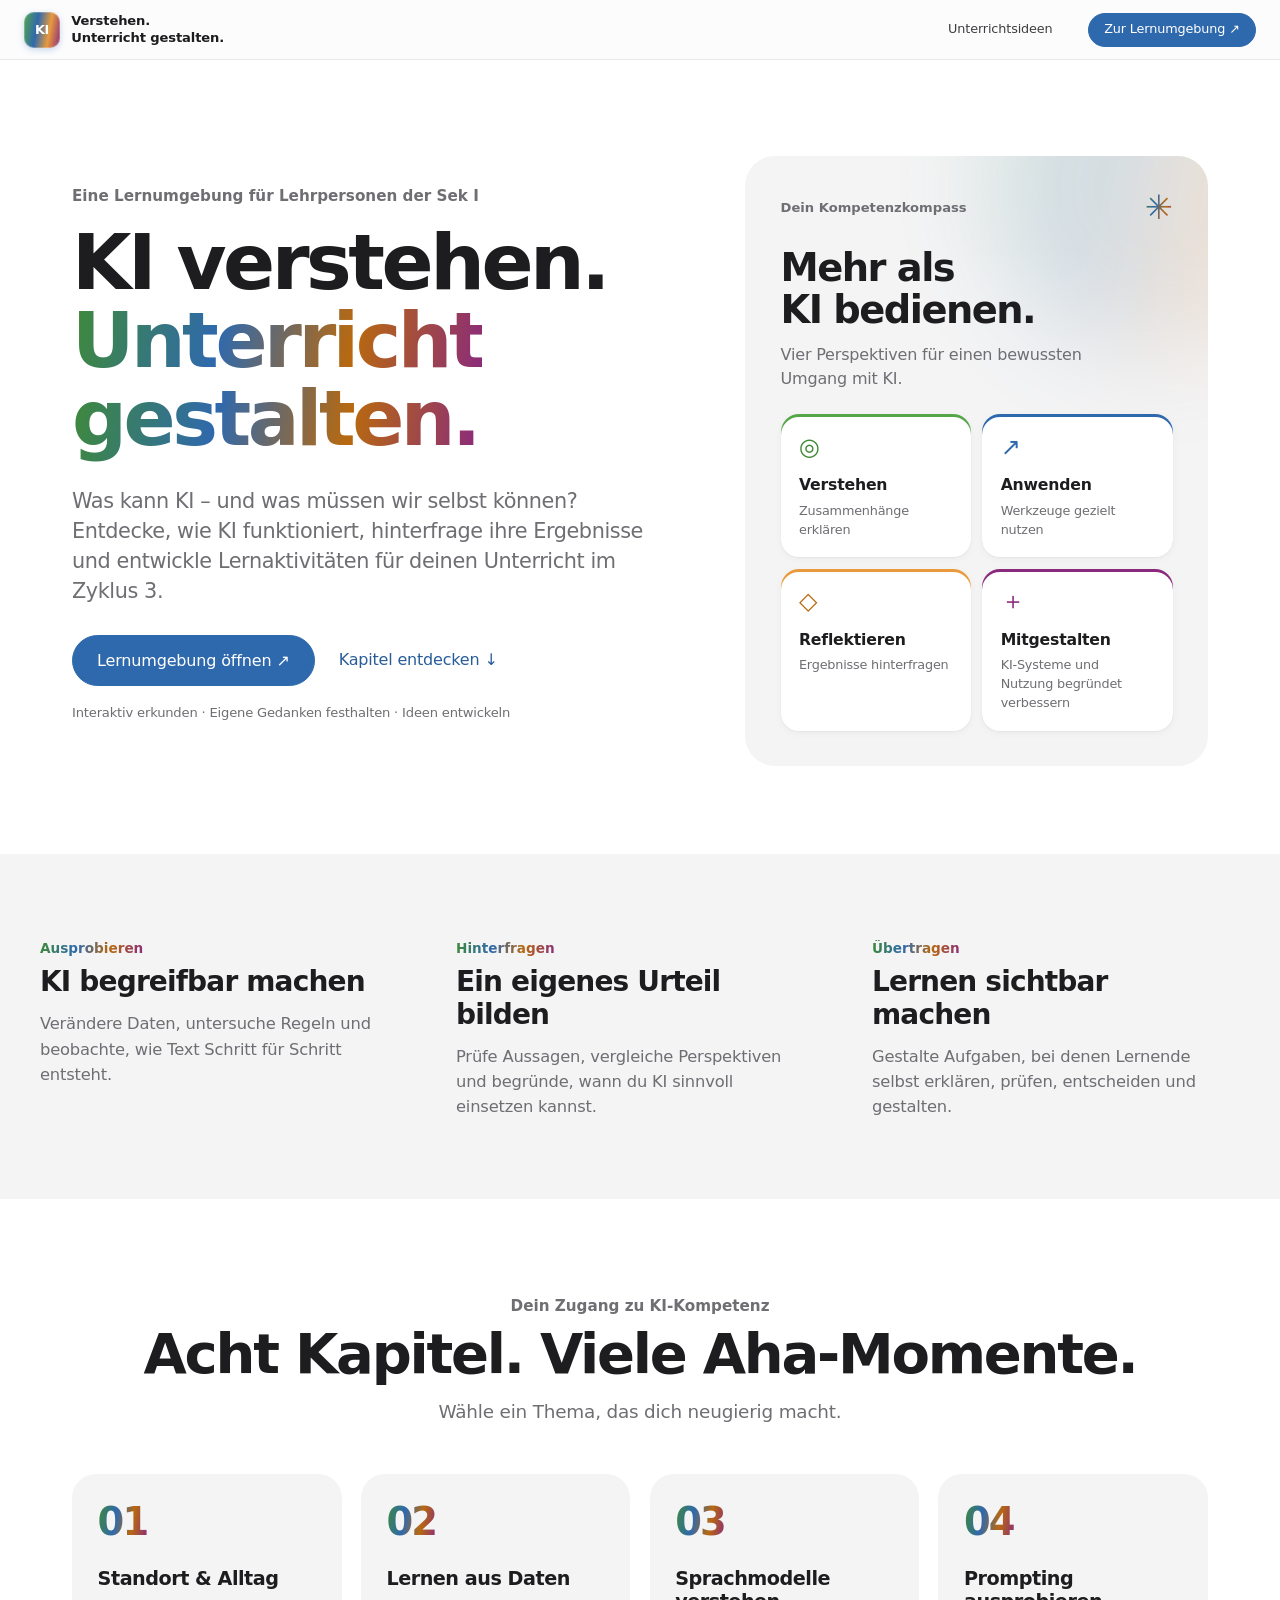
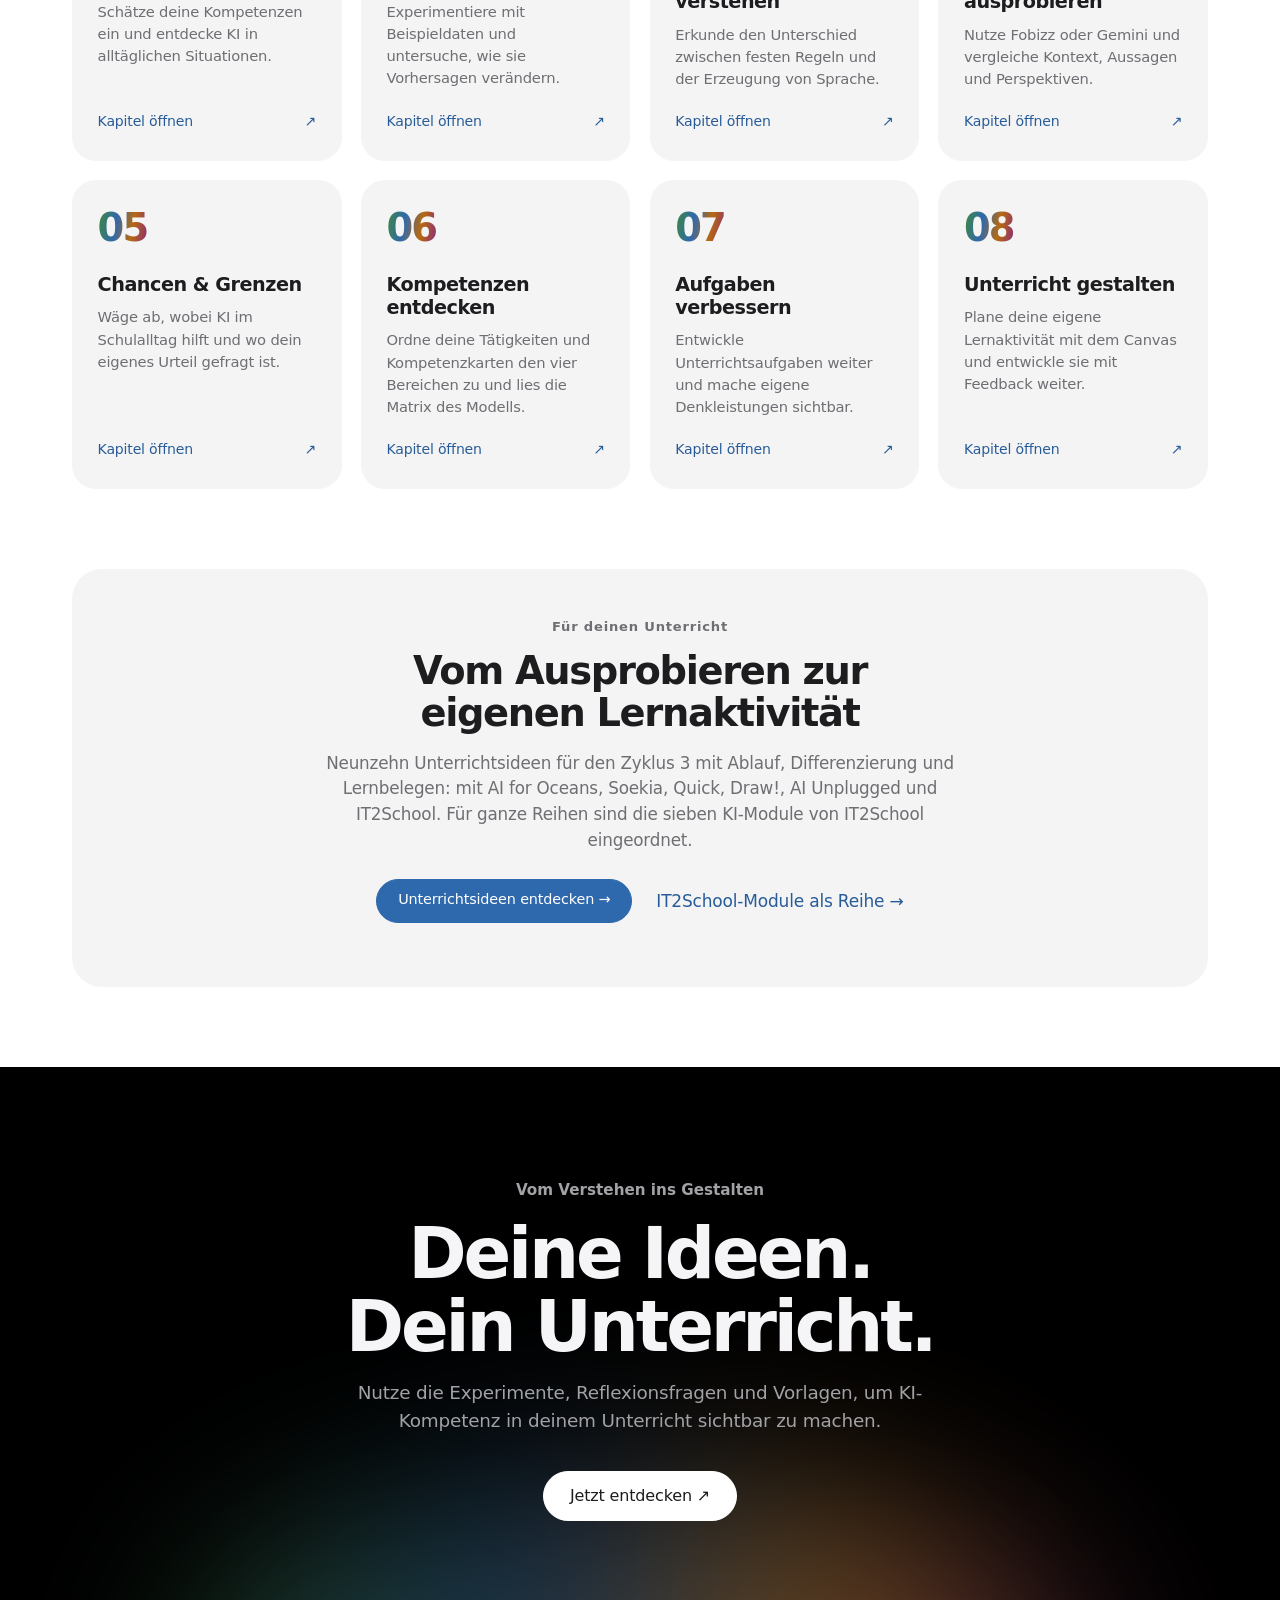
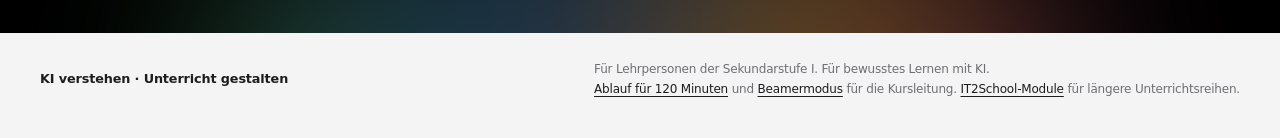
==== commit 5d2db63c: "Sechs neue Unterrichtsideen für den Zyklus 3 Ideen 14 bis 19: Bildherkunft prüfen, gespieltes Empfeh" ====
--- a/index.html
+++ b/index.html
@@ -60,7 +60,7 @@
 </div>
 </section>
 
-<section class="card"><p class="eyebrow">Für deinen Unterricht</p><h2>Vom Ausprobieren zur eigenen Lernaktivität</h2><p>Dreizehn Unterrichtsideen für den Zyklus 3 mit Ablauf, Differenzierung und Lernbelegen: mit AI for Oceans, Soekia, Quick, Draw!, AI Unplugged und IT2School. Für ganze Reihen sind die sieben KI-Module von IT2School eingeordnet.</p><div class="actions"><a class="button" href="./unterrichtsideen.html">Unterrichtsideen entdecken →</a><a href="./it2school.html">IT2School-Module als Reihe →</a></div></section>
+<section class="card"><p class="eyebrow">Für deinen Unterricht</p><h2>Vom Ausprobieren zur eigenen Lernaktivität</h2><p>Neunzehn Unterrichtsideen für den Zyklus 3 mit Ablauf, Differenzierung und Lernbelegen: mit AI for Oceans, Soekia, Quick, Draw!, AI Unplugged und IT2School. Für ganze Reihen sind die sieben KI-Module von IT2School eingeordnet.</p><div class="actions"><a class="button" href="./unterrichtsideen.html">Unterrichtsideen entdecken →</a><a href="./it2school.html">IT2School-Module als Reihe →</a></div></section>
 <section class="home-closing" aria-labelledby="closing-title">
 <div><p class="eyebrow">Vom Verstehen ins Gestalten</p><h2 id="closing-title">Deine Ideen.<br>Dein Unterricht.</h2><p>Nutze die Experimente, Reflexionsfragen und Vorlagen, um KI-Kompetenz in deinem Unterricht sichtbar zu machen.</p></div>
 <a class="button" href="./lernen.html">Jetzt entdecken <span aria-hidden="true">↗</span></a>
